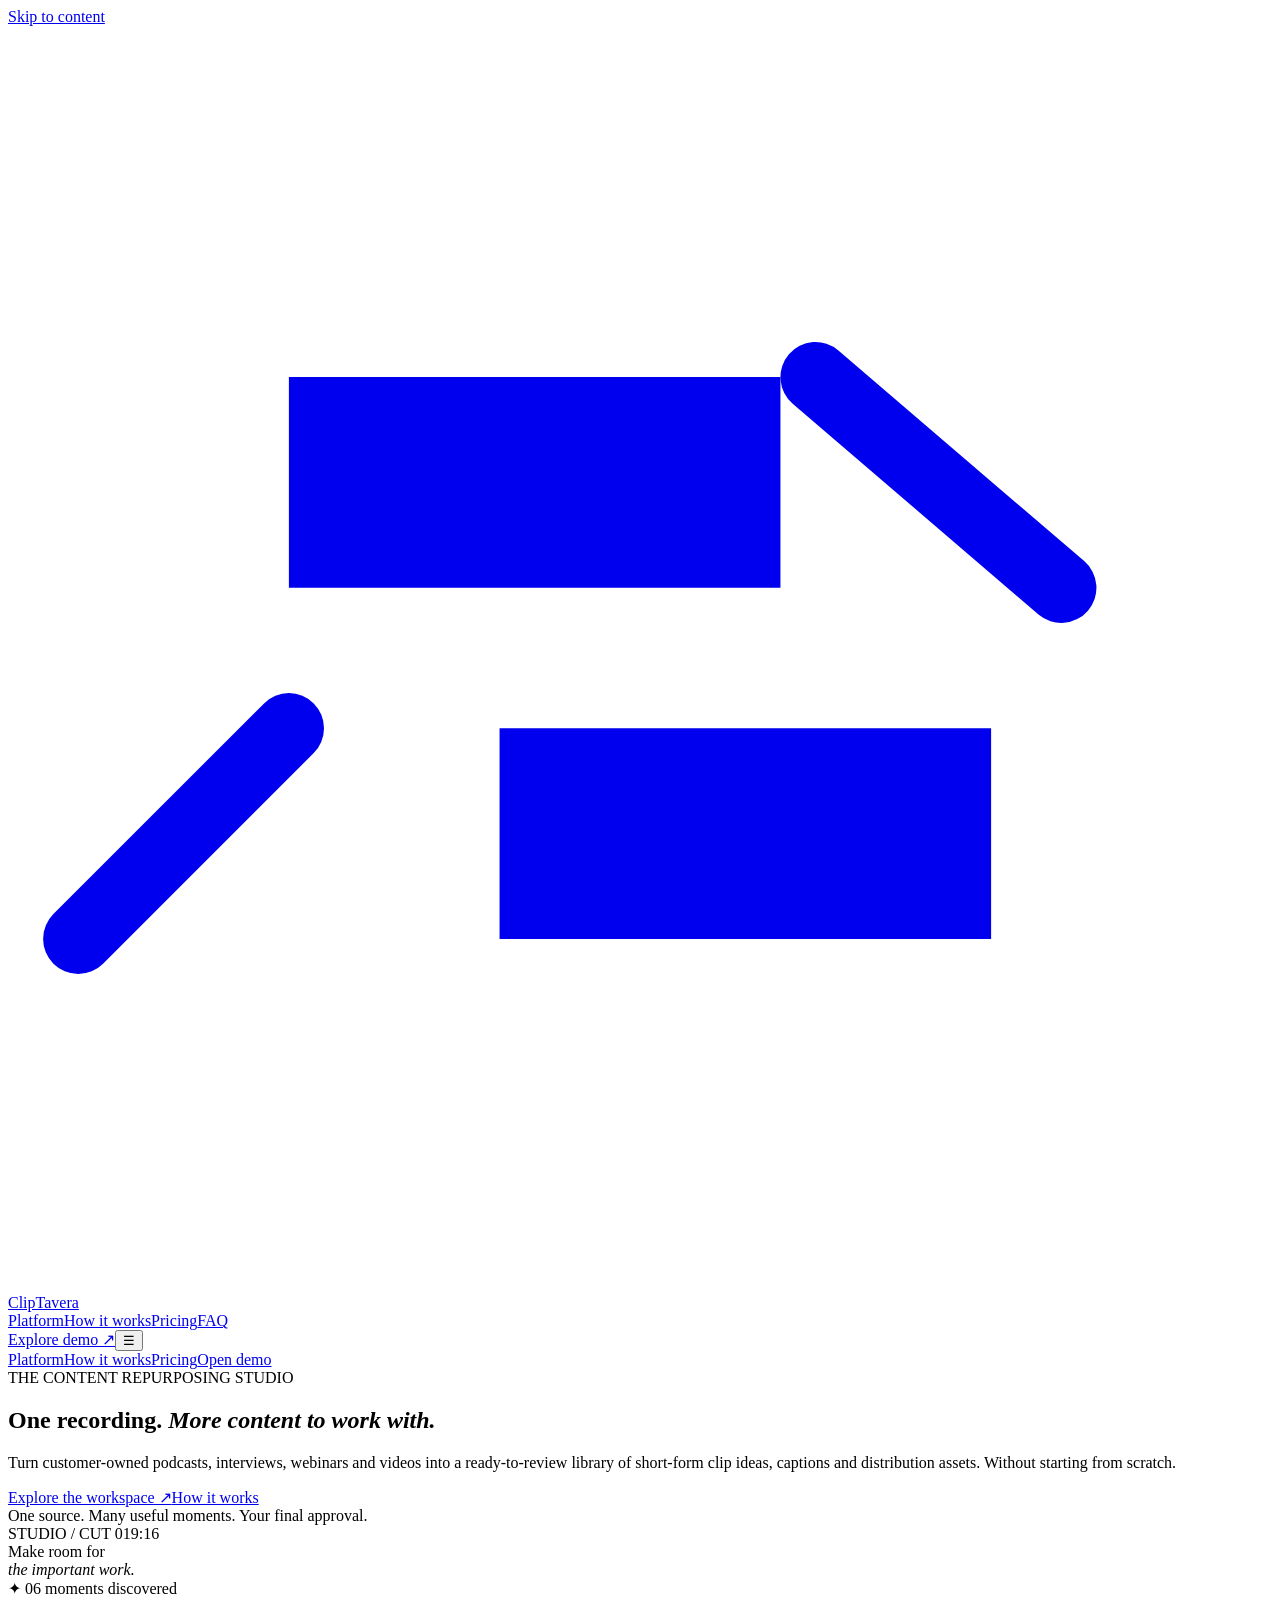
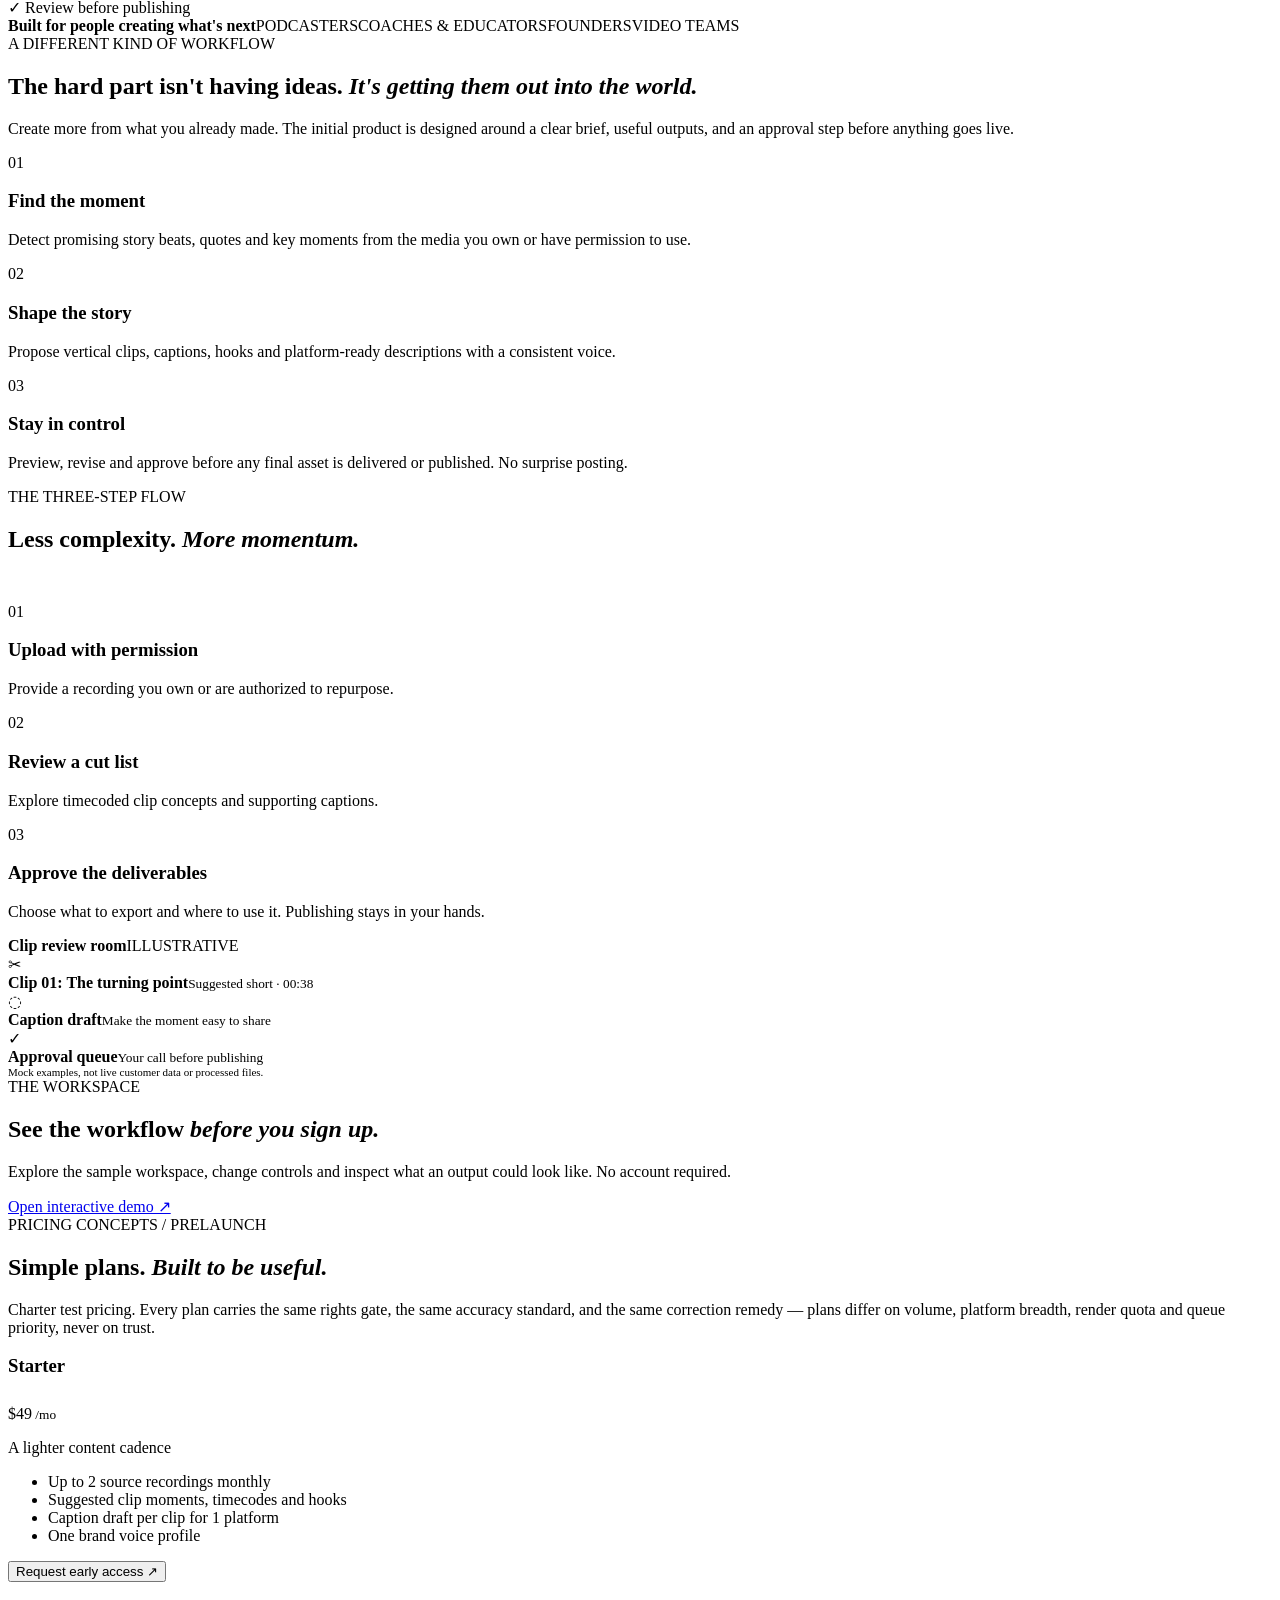
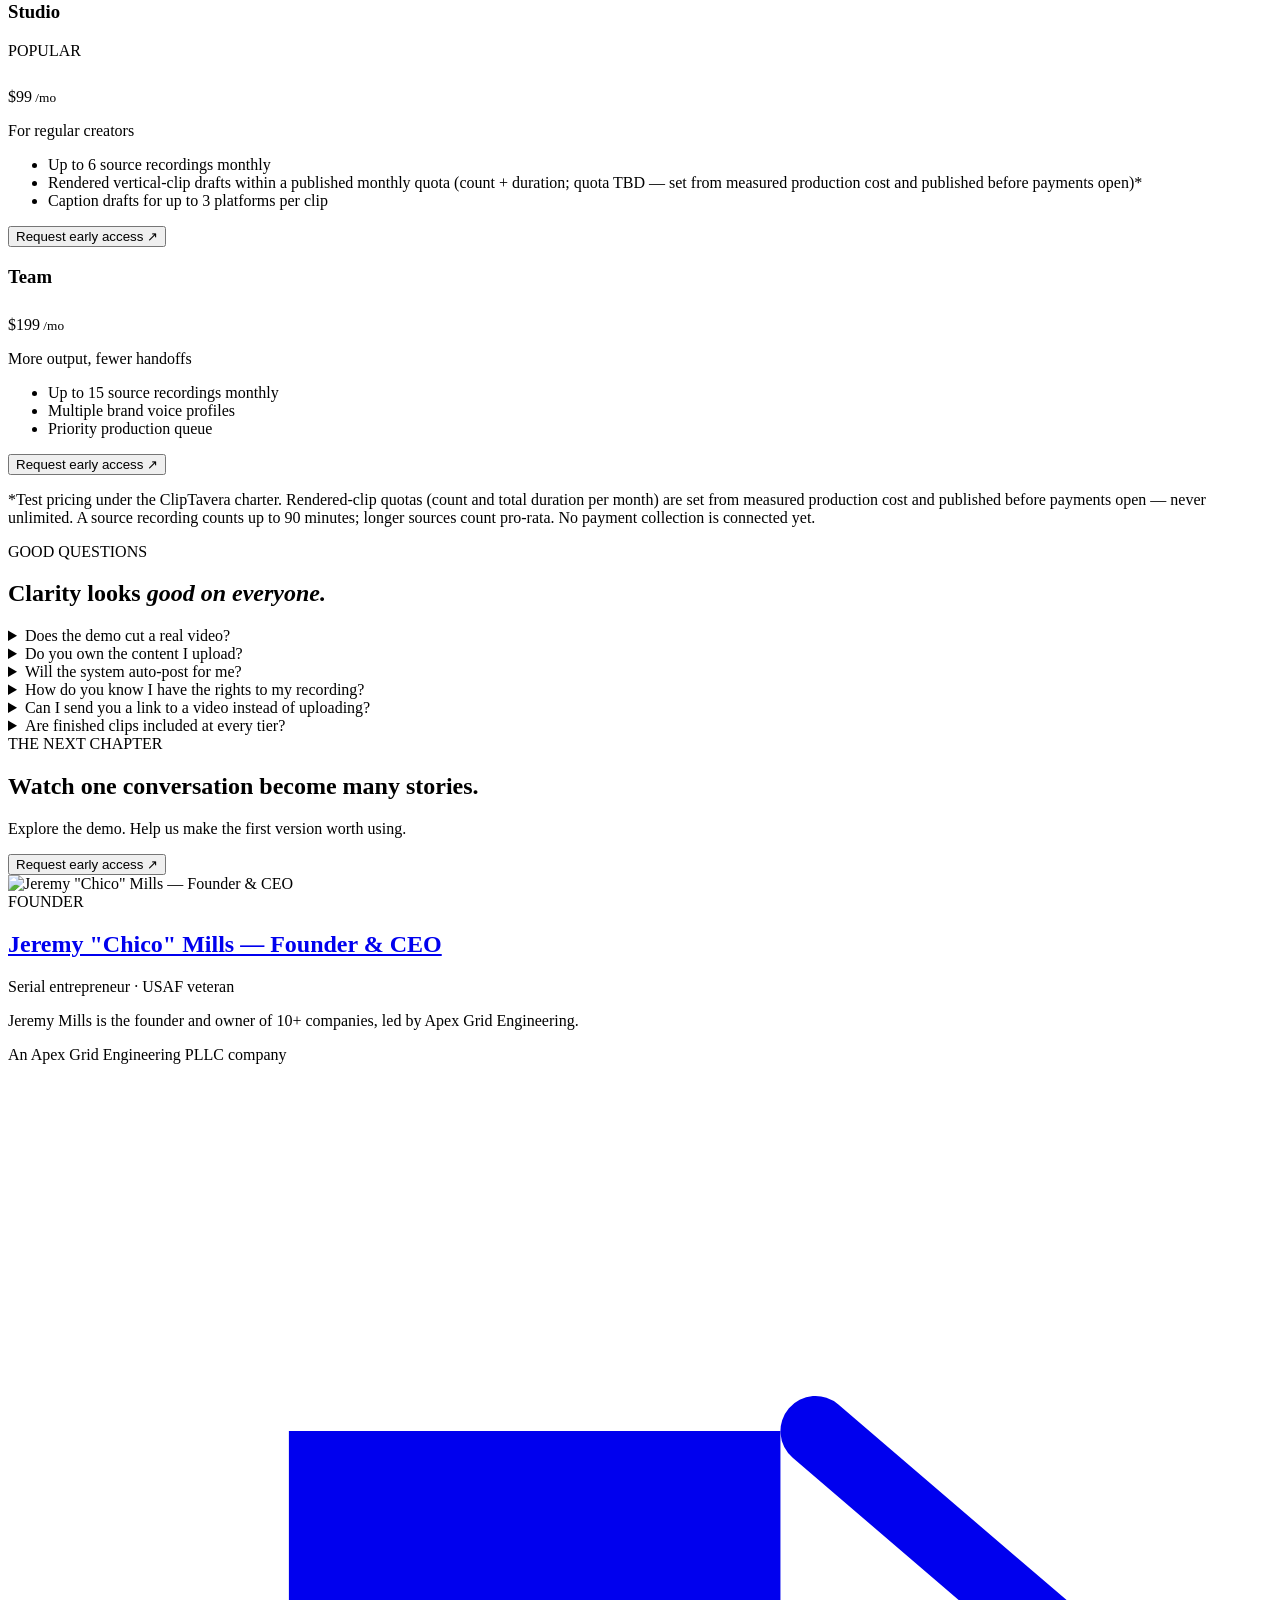
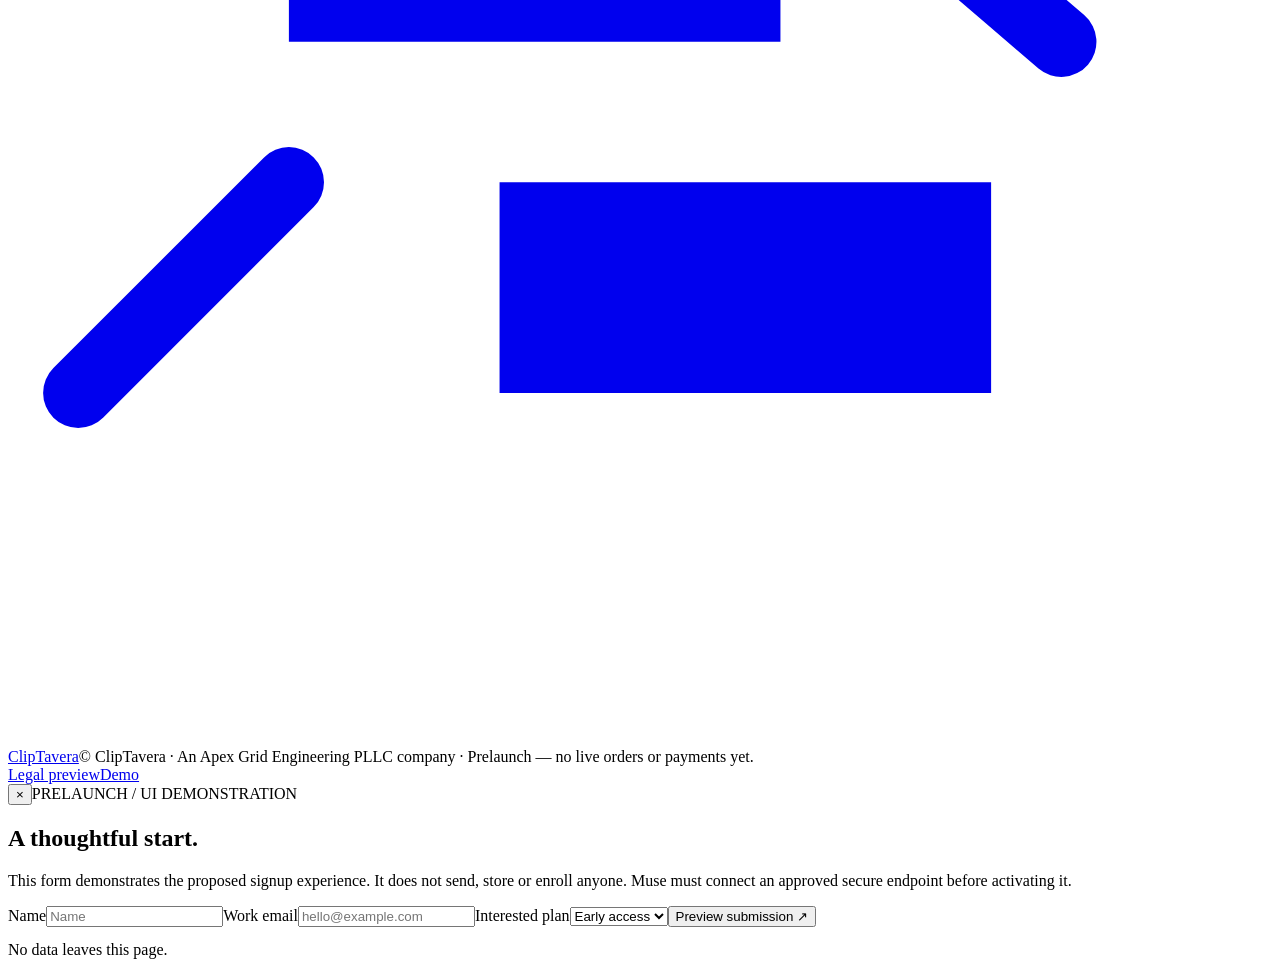
==== index.html @ f92d3aaa "Add files via upload" ====
<!doctype html><html lang="en"><head><meta charset="utf-8"><meta name="viewport" content="width=device-width,initial-scale=1"><meta name="robots" content="noindex,nofollow"><meta name="theme-color" content="#1d2734"><meta name="description" content="Turn your own long-form recordings into short-form content drafts. Upload an eligible recording you own, review source-traced clip moments, hooks and caption drafts, and approve the work you want to export. You stay in control — nothing is posted automatically."><meta property="og:type" content="website"><meta property="og:title" content="ClipTavera — Content repurposing"><meta property="og:description" content="Turn customer-owned podcasts, interviews, webinars and videos into a ready-to-review library of short-form clip ideas, captions and distribution assets. Without starting from scratch."><title>ClipTavera — Homepage</title><link rel="canonical" href="https://cliptavera.com/">
<link rel="icon" type="image/svg+xml" href="assets/favicon.svg">
<script type="application/ld+json">{"@context":"https://schema.org","@type":"Organization","name":"ClipTavera","url":"https://cliptavera.com/","email":"info@cliptavera.com","parentOrganization":{"@type":"Organization","name":"Apex Grid Engineering PLLC"},"founder":{"@type":"Person","name":"Jeremy \"Chico\" Mills","jobTitle":"Founder & CEO","url":"https://apexgrideng.com/about"},"description":"ClipTavera turns customer-owned long-form recordings into short-form clip drafts, hooks and captions for the customer to review and approve. Customer-owned media only; nothing is posted automatically."}</script><link rel="stylesheet" href="assets/site.css"><script defer src="assets/site.js"></script></head><body data-site="cliptavera" class="creator"><a class="skip" href="#main">Skip to content</a><div class="wrap"><nav class="nav"><a class="logo" href="index.html" aria-label="ClipTavera home"><span class="logo-symbol"><svg viewBox="0 0 36 36" fill="none" aria-hidden="true"><path d="M8 10h14v6H8zM14 20h14v6H14z" fill="currentColor"/><path d="M23 10 30 16M8 20l-6 6" stroke="currentColor" stroke-width="2" stroke-linecap="round"/></svg></span>ClipTavera</a><div class="navlinks"><a href="index.html#platform">Platform</a><a href="index.html#how">How it works</a><a href="index.html#pricing">Pricing</a><a href="index.html#faq">FAQ</a></div><div class="nav-cta"><a href="demo.html" class="btn ghost btn-sm">Explore demo ↗</a><button class="mobilebtn" id="mobile-toggle" aria-label="Toggle navigation" aria-expanded="false">☰</button></div></nav><div class="mobile-menu" id="mobile-menu"><a href="index.html#platform">Platform</a><a href="index.html#how">How it works</a><a href="index.html#pricing">Pricing</a><a href="demo.html">Open demo</a></div></div><main id="main"><div class="wrap"><section class="hero"><div class="hero-frame"><div class="hero-copy"><div class="eyebrow">THE CONTENT REPURPOSING STUDIO</div><h1>One recording. <i>More content to work with.</i></h1><p>Turn customer-owned podcasts, interviews, webinars and videos into a ready-to-review library of short-form clip ideas, captions and distribution assets. Without starting from scratch.</p><div class="hero-acts"><a class="btn fancy" href="demo.html">Explore the workspace ↗</a><a class="btn light" href="#how">How it works</a></div><div class="hero-note"><span></span>One source. Many useful moments. Your final approval.</div></div><div class="hero-scene"><div class="clip-device" aria-label="Illustrative clip editing preview"><div class="clip-head"><span>STUDIO / CUT 01</span><span>9:16</span></div><div class="clip-visual"><div class="clip-sub">Make room for<br><em>the important work.</em></div></div><div class="waveform" aria-hidden="true"><i style="--h:12px"></i><i style="--h:17px"></i><i style="--h:8px"></i><i style="--h:26px"></i><i style="--h:19px"></i><i style="--h:37px"></i><i style="--h:29px"></i><i style="--h:14px"></i><i style="--h:42px"></i><i style="--h:28px"></i><i style="--h:18px"></i><i style="--h:34px"></i><i style="--h:24px"></i><i style="--h:15px"></i><i style="--h:40px"></i><i style="--h:26px"></i><i style="--h:11px"></i><i style="--h:31px"></i><i style="--h:21px"></i><i style="--h:13px"></i><i style="--h:33px"></i><i style="--h:25px"></i><i style="--h:12px"></i><i style="--h:18px"></i><i style="--h:27px"></i><i style="--h:14px"></i><i style="--h:8px"></i><i style="--h:13px"></i><i style="--h:20px"></i><i style="--h:11px"></i></div></div><div class="floating float-a">✦ 06 moments discovered</div><div class="floating float-b">✓ Review before publishing</div></div></div></section><div class="proof"><strong>Built for people creating what's next</strong><span>PODCASTERS</span><span>COACHES &amp; EDUCATORS</span><span>FOUNDERS</span><span>VIDEO TEAMS</span></div></div>
<section class="section wrap" id="platform"><span class="kicker">A DIFFERENT KIND OF WORKFLOW</span><h2 class="section-title">The hard part isn't having ideas. <i>It's getting them out into the world.</i></h2><p class="section-intro">Create more from what you already made. The initial product is designed around a clear brief, useful outputs, and an approval step before anything goes live.</p><div class="feature-grid"><article class="feat"><div class="feat-no">01</div><h3>Find the moment</h3><p>Detect promising story beats, quotes and key moments from the media you own or have permission to use.</p></article><article class="feat"><div class="feat-no">02</div><h3>Shape the story</h3><p>Propose vertical clips, captions, hooks and platform-ready descriptions with a consistent voice.</p></article><article class="feat"><div class="feat-no">03</div><h3>Stay in control</h3><p>Preview, revise and approve before any final asset is delivered or published. No surprise posting.</p></article></div></section>
<section class="band" id="how"><div class="wrap bandinner"><span class="kicker">THE THREE-STEP FLOW</span><h2 class="section-title">Less complexity. <i>More momentum.</i></h2><p style="color:#ffffff9e;max-width:570px;font-size:14px">A simple repeatable process for the everyday work Muse will eventually automate.</p><div class="steps"><article class="step"><span class="number">01</span><h3>Upload with permission</h3><p>Provide a recording you own or are authorized to repurpose.</p></article><article class="step"><span class="number">02</span><h3>Review a cut list</h3><p>Explore timecoded clip concepts and supporting captions.</p></article><article class="step"><span class="number">03</span><h3>Approve the deliverables</h3><p>Choose what to export and where to use it. Publishing stays in your hands.</p></article></div></div></section>
<section class="wrap demo-call"><div class="demo-snapshot"><div class="snapbar"><b>Clip review room</b><span class="tag">ILLUSTRATIVE</span></div><div class="snaprow"><span class="snapicon">✂</span><div><strong>Clip 01: The turning point</strong><small>Suggested short · 00:38</small></div></div><div class="snaprow"><span class="snapicon">◌</span><div><strong>Caption draft</strong><small>Make the moment easy to share</small></div></div><div class="snaprow"><span class="snapicon">✓</span><div><strong>Approval queue</strong><small>Your call before publishing</small></div></div><p style="font-size:11px;color:var(--sub);margin:auto 0 0">Mock examples, not live customer data or processed files.</p></div><div><span class="kicker">THE WORKSPACE</span><h2 class="section-title">See the workflow <i>before you sign up.</i></h2><p class="section-intro">Explore the sample workspace, change controls and inspect what an output could look like. No account required.</p><a href="demo.html" class="btn primary" style="margin-top:15px">Open interactive demo ↗</a></div></section>
<section class="price-section" id="pricing"><div class="wrap"><span class="kicker">PRICING CONCEPTS / PRELAUNCH</span><h2 class="section-title">Simple plans. <i>Built to be useful.</i></h2><p class="section-intro">Charter test pricing. Every plan carries the same rights gate, the same accuracy standard, and the same correction remedy — plans differ on volume, platform breadth, render quota and queue priority, never on trust.</p><div class="price-grid"><article class="price-card "><div class="row"><h3>Starter</h3></div><div style="margin-top:28px" class="pricetag">$49<small> /mo</small></div><p>A lighter content cadence</p><ul><li>Up to 2 source recordings monthly</li><li>Suggested clip moments, timecodes and hooks</li><li>Caption draft per clip for 1 platform</li><li>One brand voice profile</li></ul><button class="btn ghost" data-interest="Starter">Request early access ↗</button></article><article class="price-card popular"><div class="row"><h3>Studio</h3><span class="tag">POPULAR</span></div><div style="margin-top:28px" class="pricetag">$99<small> /mo</small></div><p>For regular creators</p><ul><li>Up to 6 source recordings monthly</li><li>Rendered vertical-clip drafts within a published monthly quota (count + duration; quota TBD — set from measured production cost and published before payments open)*</li><li>Caption drafts for up to 3 platforms per clip</li></ul><button class="btn light" data-interest="Studio">Request early access ↗</button></article><article class="price-card "><div class="row"><h3>Team</h3></div><div style="margin-top:28px" class="pricetag">$199<small> /mo</small></div><p>More output, fewer handoffs</p><ul><li>Up to 15 source recordings monthly</li><li>Multiple brand voice profiles</li><li>Priority production queue</li></ul><button class="btn ghost" data-interest="Team">Request early access ↗</button></article></div><p class="disclosure">*Test pricing under the ClipTavera charter. Rendered-clip quotas (count and total duration per month) are set from measured production cost and published before payments open — never unlimited. A source recording counts up to 90 minutes; longer sources count pro-rata. No payment collection is connected yet.</p></div></section>
<section class="wrap faq-wrap" id="faq"><div><span class="kicker">GOOD QUESTIONS</span><h2 class="section-title">Clarity looks <i>good on everyone.</i></h2></div><div class="faq"><details><summary>Does the demo cut a real video?</summary><p>No. The demo explores an illustrative clip review workflow. Video ingestion, transcription, editing and rendering require production services.</p></details><details><summary>Do you own the content I upload?</summary><p>No ownership transfer is intended. Production terms must specify limited processing permission for customer-provided media and deletion rules.</p></details><details><summary>Will the system auto-post for me?</summary><p>Not in the initial plan. Any external publishing requires explicit connection and approval.</p></details><details><summary>How do you know I have the rights to my recording?</summary><p>You tell us, in a structured attestation for every source: what it is, when it was recorded, your rights basis, every guest or third party in it, and the music or other third-party material it contains, with the basis for each. Processing does not start until that attestation is complete. We do not certify your rights claim, and we cannot detect hidden rights problems — if a source looks wrong, we return it unprocessed rather than guess.</p></details><details><summary>Can I send you a link to a video instead of uploading?</summary><p>Not as a way around the rights gate. ClipTavera never scrapes or rips third-party content. A link is only ever used where it points to your own recording and a platform-permitted method can retrieve it — the same attestation still applies.</p></details><details><summary>Are finished clips included at every tier?</summary><p>Clip drafts, hooks and captions are the core deliverable at every tier. Rendered vertical-clip drafts are included on Studio and Team within a published monthly quota that is set from measured production cost before payments open.</p></details></div></section><div class="wrap"><section class="last-cta"><div><span class="kicker">THE NEXT CHAPTER</span><h2>Watch one conversation become many stories.</h2><p>Explore the demo. Help us make the first version worth using.</p></div><button data-interest="Early access" class="btn primary">Request early access ↗</button></section></div></main>
<section class="wrap founder-block" id="founder">
  <img class="founder-photo" src="assets/founder.webp" alt="Jeremy &quot;Chico&quot; Mills — Founder &amp; CEO" width="1000" height="1248" loading="lazy">
  <div class="founder-copy">
    <span class="kicker">FOUNDER</span>
    <h2 class="founder-name"><a href="https://apexgrideng.com/about">Jeremy &quot;Chico&quot; Mills — Founder &amp; CEO</a></h2>
    <p class="founder-descriptor">Serial entrepreneur · USAF veteran</p>
    <p>Jeremy Mills is the founder and owner of 10+ companies, led by Apex Grid Engineering.</p>
    <p class="founder-parent">An Apex Grid Engineering PLLC company</p>
  </div>
</section>
<div class="wrap"><footer class="footer"><a class="logo" href="index.html"><span class="logo-symbol"><svg viewBox="0 0 36 36" fill="none" aria-hidden="true"><path d="M8 10h14v6H8zM14 20h14v6H14z" fill="currentColor"/><path d="M23 10 30 16M8 20l-6 6" stroke="currentColor" stroke-width="2" stroke-linecap="round"/></svg></span>ClipTavera</a><span>© ClipTavera · An Apex Grid Engineering PLLC company · Prelaunch — no live orders or payments yet.</span><div class="footerlinks"><a href="legal.html">Legal preview</a><a href="demo.html">Demo</a></div></footer></div><div id="interest-modal" class="modal-cover" aria-hidden="true"><div class="modal" role="dialog" aria-modal="true" aria-labelledby="interest-title"><button id="interest-close" class="close" aria-label="Close">×</button><span class="kicker">PRELAUNCH / UI DEMONSTRATION</span><h2 id="interest-title">A thoughtful start.</h2><p>This form demonstrates the proposed signup experience. It does not send, store or enroll anyone. Muse must connect an approved secure endpoint before activating it.</p><form id="interest-form"><label for="interest-name">Name</label><input id="interest-name" type="text" placeholder="Name" maxlength="100" required><label for="interest-email">Work email</label><input id="interest-email" type="email" placeholder="hello@example.com" required><label for="plan-select">Interested plan</label><select id="plan-select"><option>Early access</option><option>Starter</option><option>Studio</option><option>Team</option></select><button class="btn primary" type="submit">Preview submission ↗</button><div id="form-result" class="alert" role="status" style="margin-top:14px">No data leaves this page.</div></form></div></div></body></html>
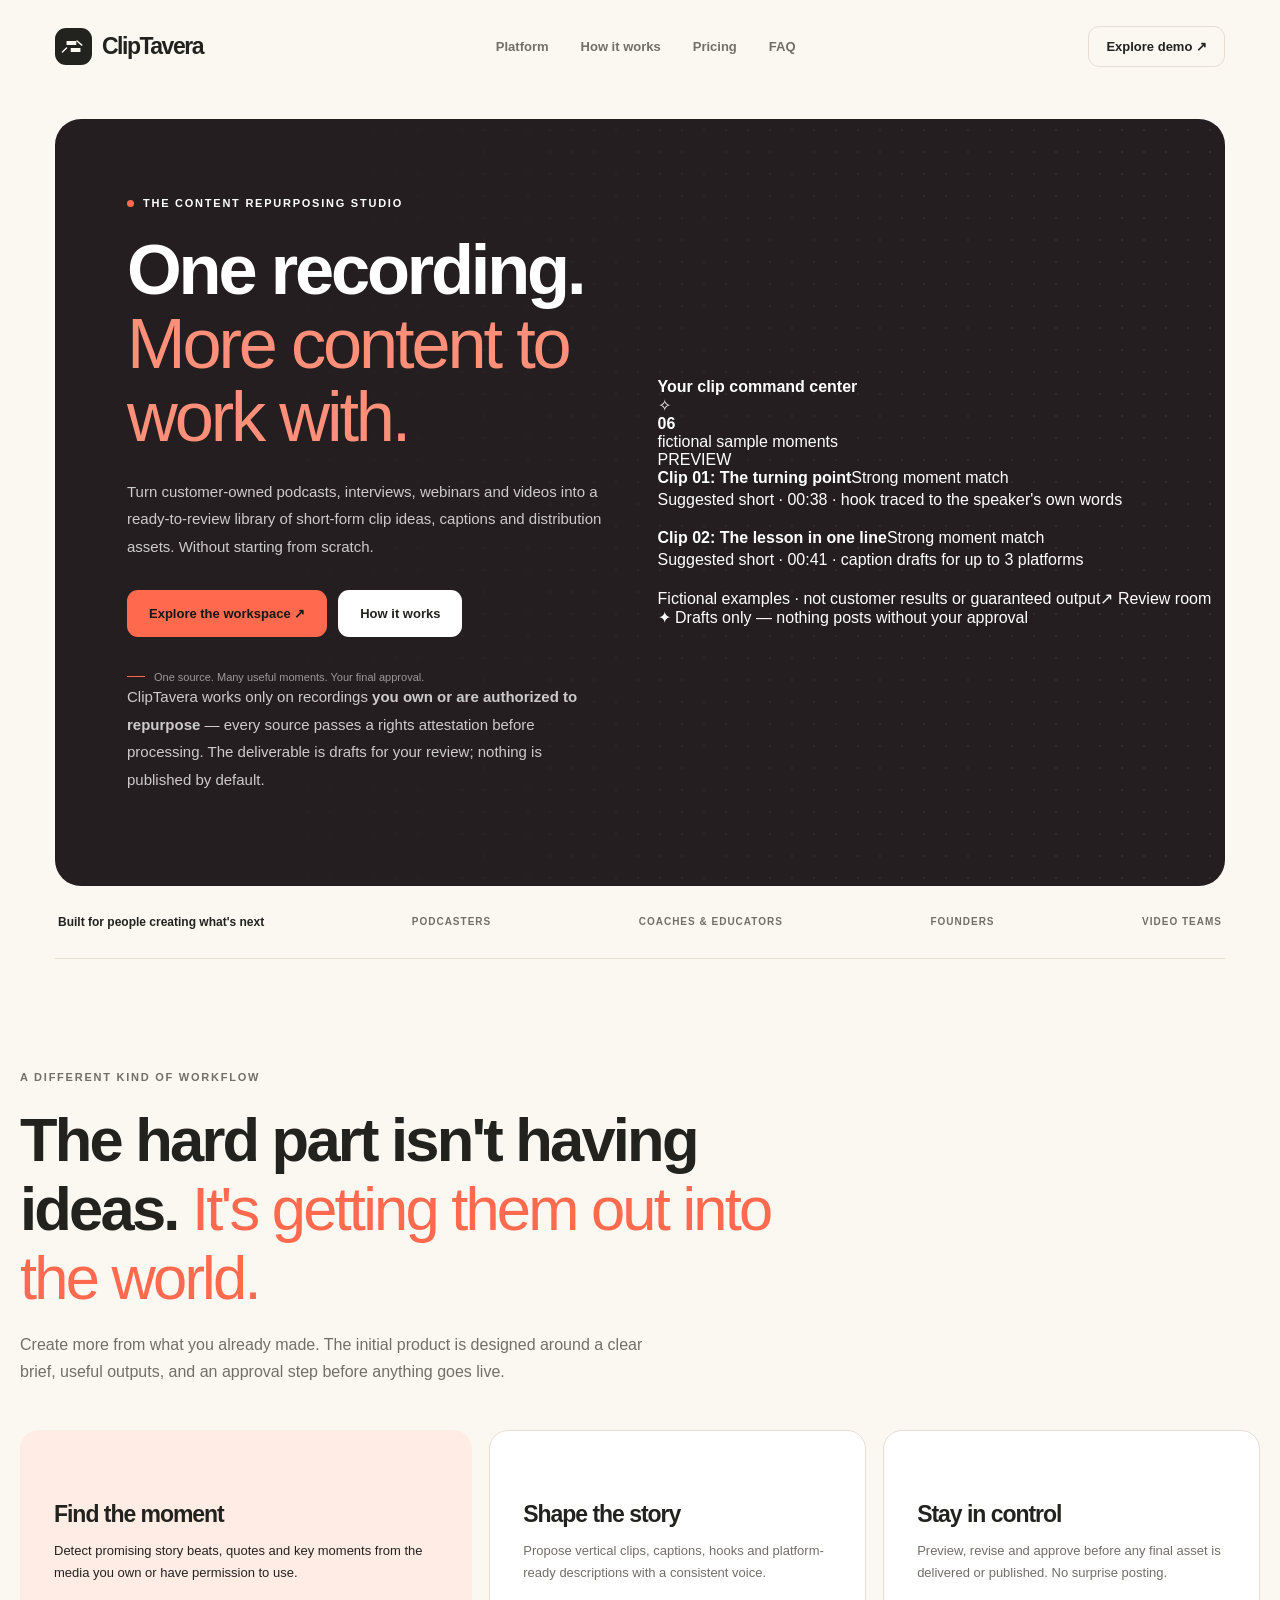
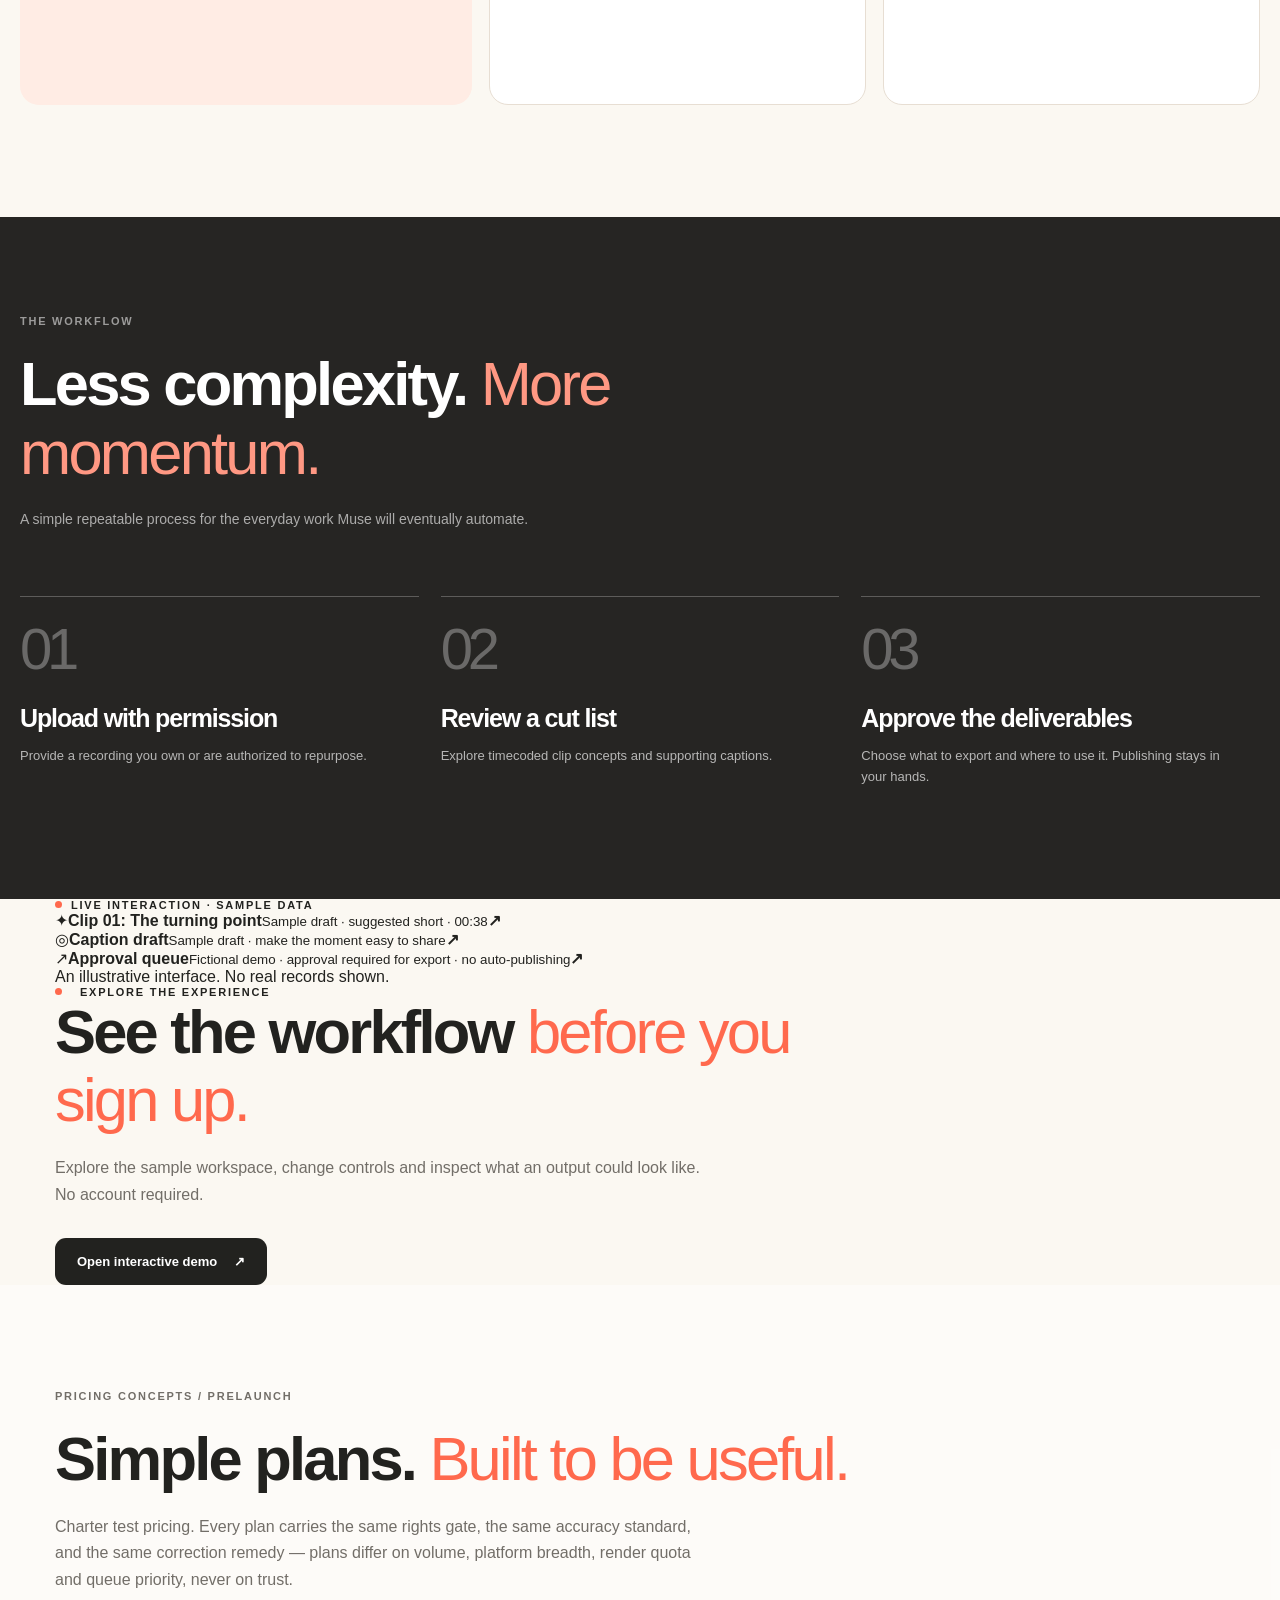
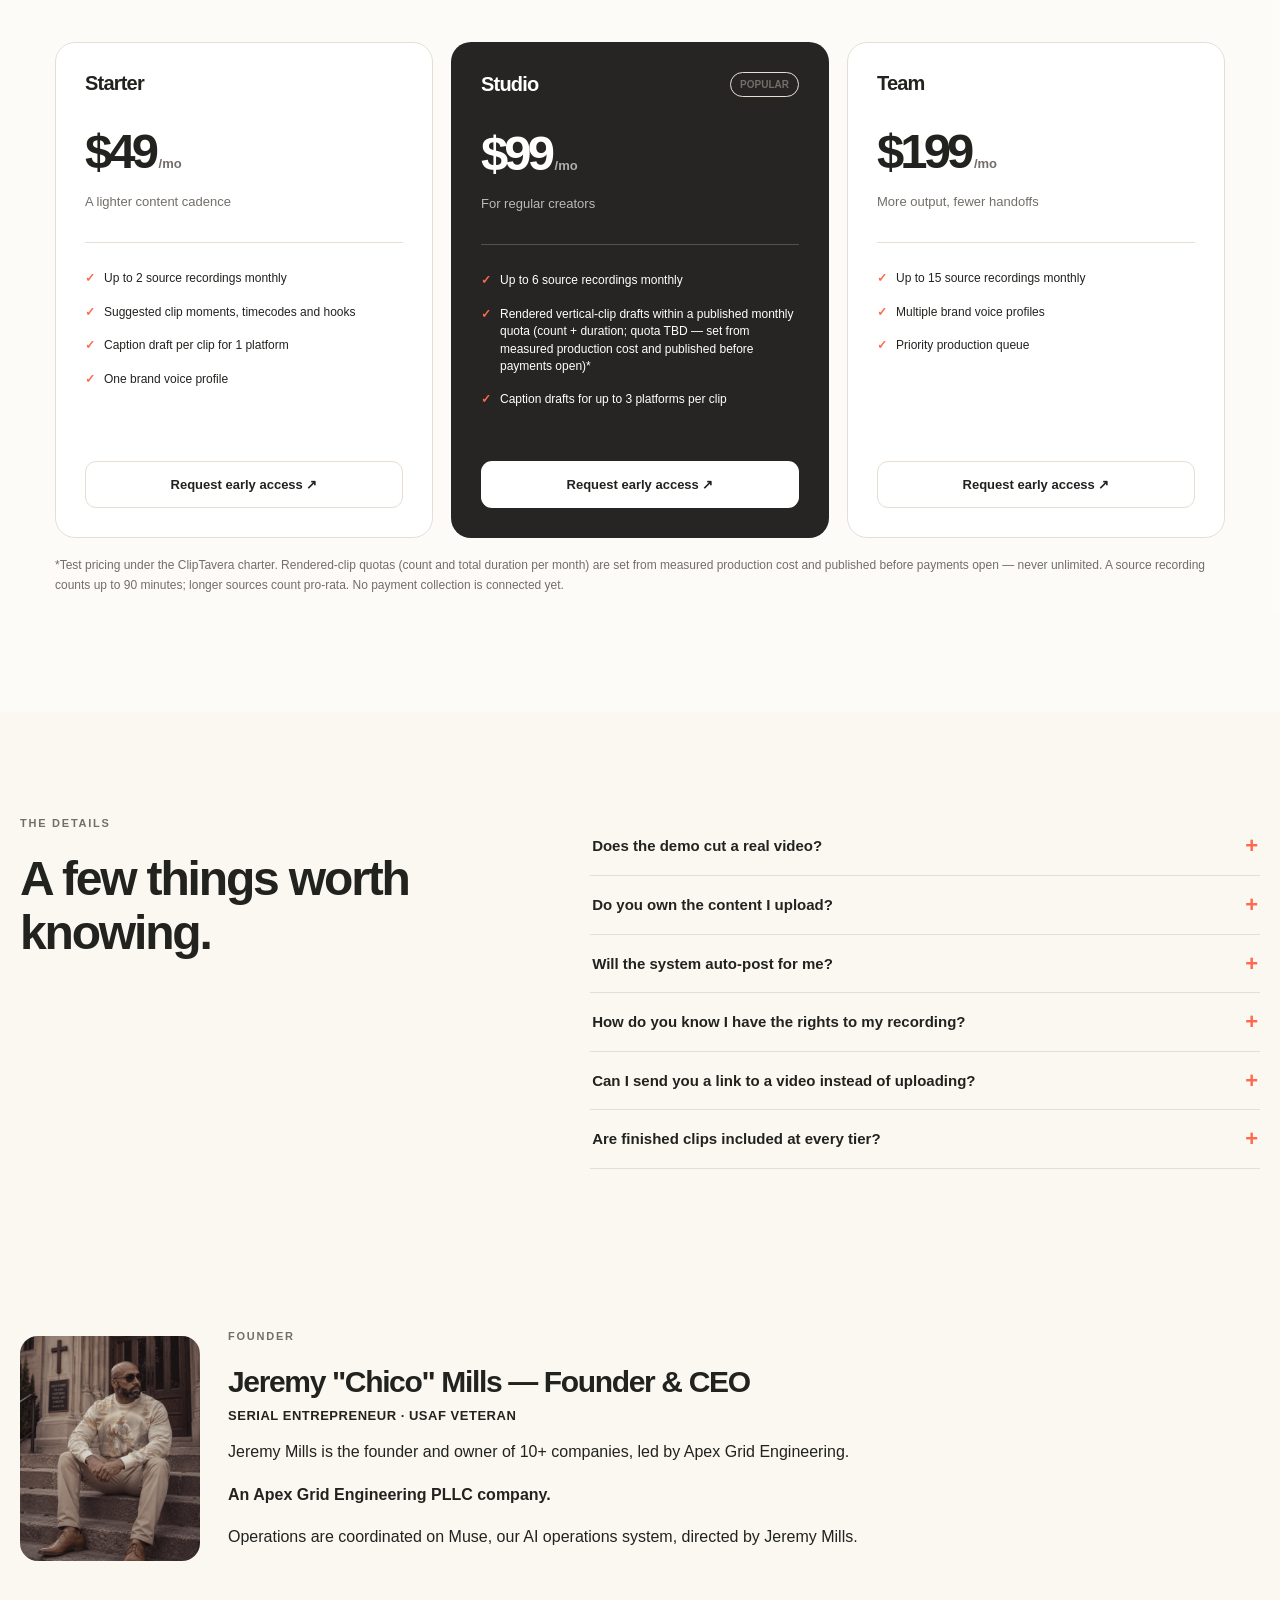
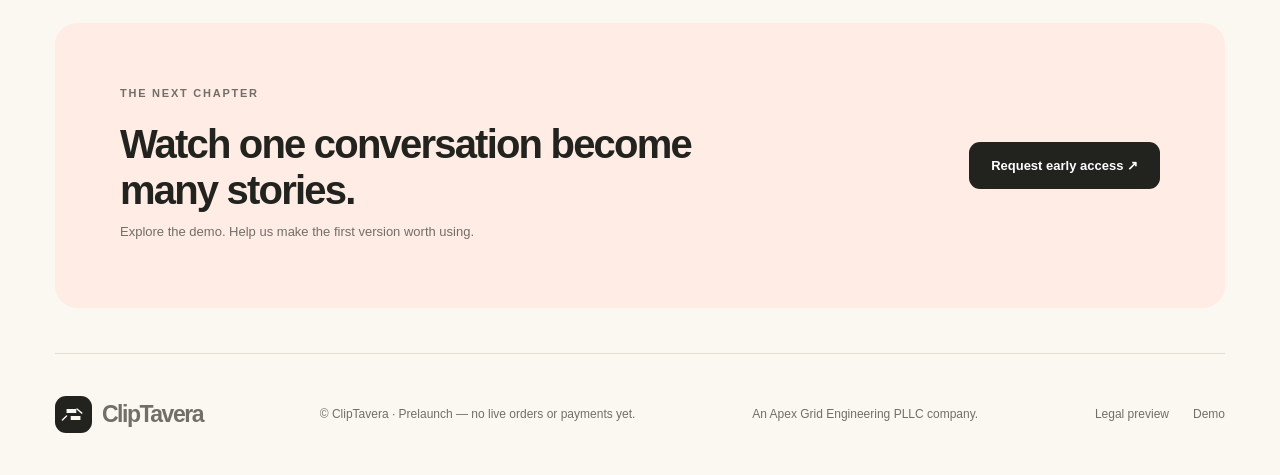
==== commit 83f8c4f7: "ClipTavera flip: Class A canonical cure + index,follow (launch)" ====
--- a/index.html
+++ b/index.html
@@ -1,19 +1,20 @@
-<!doctype html><html lang="en"><head><meta charset="utf-8"><meta name="viewport" content="width=device-width,initial-scale=1"><meta name="robots" content="noindex,nofollow"><meta name="theme-color" content="#1d2734"><meta name="description" content="Turn your own long-form recordings into short-form content drafts. Upload an eligible recording you own, review source-traced clip moments, hooks and caption drafts, and approve the work you want to export. You stay in control — nothing is posted automatically."><meta property="og:type" content="website"><meta property="og:title" content="ClipTavera — Content repurposing"><meta property="og:description" content="Turn customer-owned podcasts, interviews, webinars and videos into a ready-to-review library of short-form clip ideas, captions and distribution assets. Without starting from scratch."><title>ClipTavera — Homepage</title><link rel="canonical" href="https://cliptavera.com/">
+<!doctype html><html lang="en"><head><meta charset="utf-8"><meta name="viewport" content="width=device-width,initial-scale=1"><meta name="robots" content="index,follow"><meta name="theme-color" content="#1d2734"><meta name="description" content="Turn your own long-form recordings into short-form content drafts. Upload an eligible recording you own, review source-traced clip moments, hooks and caption drafts, and approve the work you want to export. You stay in control — nothing is posted automatically."><meta property="og:type" content="website"><meta property="og:title" content="ClipTavera — Content repurposing"><meta property="og:description" content="Turn customer-owned podcasts, interviews, webinars and videos into a ready-to-review library of short-form clip ideas, captions and distribution assets. Without starting from scratch."><title>ClipTavera — One Recording. More Content to Work With.</title><link rel="canonical" href="https://cliptavera.com/">
 <link rel="icon" type="image/svg+xml" href="assets/favicon.svg">
-<script type="application/ld+json">{"@context":"https://schema.org","@type":"Organization","name":"ClipTavera","url":"https://cliptavera.com/","email":"info@cliptavera.com","parentOrganization":{"@type":"Organization","name":"Apex Grid Engineering PLLC"},"founder":{"@type":"Person","name":"Jeremy \"Chico\" Mills","jobTitle":"Founder & CEO","url":"https://apexgrideng.com/about"},"description":"ClipTavera turns customer-owned long-form recordings into short-form clip drafts, hooks and captions for the customer to review and approve. Customer-owned media only; nothing is posted automatically."}</script><link rel="stylesheet" href="assets/site.css"><script defer src="assets/site.js"></script></head><body data-site="cliptavera" class="creator"><a class="skip" href="#main">Skip to content</a><div class="wrap"><nav class="nav"><a class="logo" href="index.html" aria-label="ClipTavera home"><span class="logo-symbol"><svg viewBox="0 0 36 36" fill="none" aria-hidden="true"><path d="M8 10h14v6H8zM14 20h14v6H14z" fill="currentColor"/><path d="M23 10 30 16M8 20l-6 6" stroke="currentColor" stroke-width="2" stroke-linecap="round"/></svg></span>ClipTavera</a><div class="navlinks"><a href="index.html#platform">Platform</a><a href="index.html#how">How it works</a><a href="index.html#pricing">Pricing</a><a href="index.html#faq">FAQ</a></div><div class="nav-cta"><a href="demo.html" class="btn ghost btn-sm">Explore demo ↗</a><button class="mobilebtn" id="mobile-toggle" aria-label="Toggle navigation" aria-expanded="false">☰</button></div></nav><div class="mobile-menu" id="mobile-menu"><a href="index.html#platform">Platform</a><a href="index.html#how">How it works</a><a href="index.html#pricing">Pricing</a><a href="demo.html">Open demo</a></div></div><main id="main"><div class="wrap"><section class="hero"><div class="hero-frame"><div class="hero-copy"><div class="eyebrow">THE CONTENT REPURPOSING STUDIO</div><h1>One recording. <i>More content to work with.</i></h1><p>Turn customer-owned podcasts, interviews, webinars and videos into a ready-to-review library of short-form clip ideas, captions and distribution assets. Without starting from scratch.</p><div class="hero-acts"><a class="btn fancy" href="demo.html">Explore the workspace ↗</a><a class="btn light" href="#how">How it works</a></div><div class="hero-note"><span></span>One source. Many useful moments. Your final approval.</div></div><div class="hero-scene"><div class="clip-device" aria-label="Illustrative clip editing preview"><div class="clip-head"><span>STUDIO / CUT 01</span><span>9:16</span></div><div class="clip-visual"><div class="clip-sub">Make room for<br><em>the important work.</em></div></div><div class="waveform" aria-hidden="true"><i style="--h:12px"></i><i style="--h:17px"></i><i style="--h:8px"></i><i style="--h:26px"></i><i style="--h:19px"></i><i style="--h:37px"></i><i style="--h:29px"></i><i style="--h:14px"></i><i style="--h:42px"></i><i style="--h:28px"></i><i style="--h:18px"></i><i style="--h:34px"></i><i style="--h:24px"></i><i style="--h:15px"></i><i style="--h:40px"></i><i style="--h:26px"></i><i style="--h:11px"></i><i style="--h:31px"></i><i style="--h:21px"></i><i style="--h:13px"></i><i style="--h:33px"></i><i style="--h:25px"></i><i style="--h:12px"></i><i style="--h:18px"></i><i style="--h:27px"></i><i style="--h:14px"></i><i style="--h:8px"></i><i style="--h:13px"></i><i style="--h:20px"></i><i style="--h:11px"></i></div></div><div class="floating float-a">✦ 06 moments discovered</div><div class="floating float-b">✓ Review before publishing</div></div></div></section><div class="proof"><strong>Built for people creating what's next</strong><span>PODCASTERS</span><span>COACHES &amp; EDUCATORS</span><span>FOUNDERS</span><span>VIDEO TEAMS</span></div></div>
-<section class="section wrap" id="platform"><span class="kicker">A DIFFERENT KIND OF WORKFLOW</span><h2 class="section-title">The hard part isn't having ideas. <i>It's getting them out into the world.</i></h2><p class="section-intro">Create more from what you already made. The initial product is designed around a clear brief, useful outputs, and an approval step before anything goes live.</p><div class="feature-grid"><article class="feat"><div class="feat-no">01</div><h3>Find the moment</h3><p>Detect promising story beats, quotes and key moments from the media you own or have permission to use.</p></article><article class="feat"><div class="feat-no">02</div><h3>Shape the story</h3><p>Propose vertical clips, captions, hooks and platform-ready descriptions with a consistent voice.</p></article><article class="feat"><div class="feat-no">03</div><h3>Stay in control</h3><p>Preview, revise and approve before any final asset is delivered or published. No surprise posting.</p></article></div></section>
-<section class="band" id="how"><div class="wrap bandinner"><span class="kicker">THE THREE-STEP FLOW</span><h2 class="section-title">Less complexity. <i>More momentum.</i></h2><p style="color:#ffffff9e;max-width:570px;font-size:14px">A simple repeatable process for the everyday work Muse will eventually automate.</p><div class="steps"><article class="step"><span class="number">01</span><h3>Upload with permission</h3><p>Provide a recording you own or are authorized to repurpose.</p></article><article class="step"><span class="number">02</span><h3>Review a cut list</h3><p>Explore timecoded clip concepts and supporting captions.</p></article><article class="step"><span class="number">03</span><h3>Approve the deliverables</h3><p>Choose what to export and where to use it. Publishing stays in your hands.</p></article></div></div></section>
-<section class="wrap demo-call"><div class="demo-snapshot"><div class="snapbar"><b>Clip review room</b><span class="tag">ILLUSTRATIVE</span></div><div class="snaprow"><span class="snapicon">✂</span><div><strong>Clip 01: The turning point</strong><small>Suggested short · 00:38</small></div></div><div class="snaprow"><span class="snapicon">◌</span><div><strong>Caption draft</strong><small>Make the moment easy to share</small></div></div><div class="snaprow"><span class="snapicon">✓</span><div><strong>Approval queue</strong><small>Your call before publishing</small></div></div><p style="font-size:11px;color:var(--sub);margin:auto 0 0">Mock examples, not live customer data or processed files.</p></div><div><span class="kicker">THE WORKSPACE</span><h2 class="section-title">See the workflow <i>before you sign up.</i></h2><p class="section-intro">Explore the sample workspace, change controls and inspect what an output could look like. No account required.</p><a href="demo.html" class="btn primary" style="margin-top:15px">Open interactive demo ↗</a></div></section>
+<script type="application/ld+json">{"@context":"https://schema.org","@type":"Organization","name":"ClipTavera","url":"https://cliptavera.com/","email":"info@cliptavera.com","parentOrganization":{"@type":"Organization","name":"Apex Grid Engineering PLLC"},"founder":{"@type":"Person","name":"Jeremy \"Chico\" Mills","jobTitle":"Founder & CEO","url":"https://apexgrideng.com/about"},"description":"ClipTavera turns customer-owned long-form recordings into short-form clip drafts, hooks and captions for the customer to review and approve. Customer-owned media only; nothing is posted automatically."}</script><link rel="stylesheet" href="assets/site.css"><script defer src="assets/site.js"></script></head><body data-site="cliptavera" class="creator"><a class="skip" href="#main">Skip to content</a><div class="wrap"><nav class="nav"><a class="logo" href="index.html" aria-label="ClipTavera home"><span class="logo-symbol"><svg viewBox="0 0 36 36" fill="none" aria-hidden="true"><path d="M8 10h14v6H8zM14 20h14v6H14z" fill="currentColor"/><path d="M23 10 30 16M8 20l-6 6" stroke="currentColor" stroke-width="2" stroke-linecap="round"/></svg></span>ClipTavera</a><div class="navlinks"><a href="index.html#platform">Platform</a><a href="index.html#how">How it works</a><a href="index.html#pricing">Pricing</a><a href="index.html#faq">FAQ</a></div><div class="nav-cta"><a href="demo.html" class="btn ghost btn-sm">Explore demo ↗</a><button class="mobilebtn" id="mobile-toggle" aria-label="Toggle navigation" aria-expanded="false">☰</button></div></nav><div class="mobile-menu" id="mobile-menu"><a href="index.html#platform">Platform</a><a href="index.html#how">How it works</a><a href="index.html#pricing">Pricing</a><a href="demo.html">Open demo</a></div></div><main id="main"><div class="wrap"><section class="hero"><div class="hero-frame"><div class="hero-copy"><div class="eyebrow">THE CONTENT REPURPOSING STUDIO</div><h1>One recording. <i>More content to work with.</i></h1><p>Turn customer-owned podcasts, interviews, webinars and videos into a ready-to-review library of short-form clip ideas, captions and distribution assets. Without starting from scratch.</p><div class="hero-acts"><a class="btn fancy" href="demo.html">Explore the workspace ↗</a><a class="btn light" href="#how">How it works</a></div><div class="hero-note"><span></span>One source. Many useful moments. Your final approval.</div><p class="hero-scope">ClipTavera works only on recordings <strong>you own or are authorized to repurpose</strong> — every source passes a rights attestation before processing. The deliverable is drafts for your review; nothing is published by default.</p></div><div class="hero-art" aria-label="Illustrative platform preview"><div class="dashboard-card"><div class="dashboard-top"><strong>Your clip command center</strong><div class="mini-dots" aria-hidden="true"><i></i><i></i><i></i></div></div><div class="match-summary"><div class="summary-icon">✧</div><div><strong>06</strong><br><span>fictional sample moments</span></div><span style="margin-left:auto" class="sample-tag">PREVIEW</span></div><div class="grant-result"><div class="grant-head"><strong>Clip 01: The turning point</strong><span class="score">Strong moment match</span></div><p>Suggested short · 00:38 · hook traced to the speaker's own words</p></div><div class="grant-result"><div class="grant-head"><strong>Clip 02: The lesson in one line</strong><span class="score">Strong moment match</span></div><p>Suggested short · 00:41 · caption drafts for up to 3 platforms</p></div><div class="panel-foot"><span>Fictional examples · not customer results or guaranteed output</span><span>↗ Review room</span></div></div><div class="floating-note">✦ Drafts only — nothing posts without your approval</div></div></div></section><div class="proof"><strong>Built for people creating what's next</strong><span>PODCASTERS</span><span>COACHES &amp; EDUCATORS</span><span>FOUNDERS</span><span>VIDEO TEAMS</span></div></div>
+<section class="section wrap" id="platform"><span class="kicker">A DIFFERENT KIND OF WORKFLOW</span><h2 class="section-title">The hard part isn't having ideas. <i>It's getting them out into the world.</i></h2><p class="section-intro">Create more from what you already made. The initial product is designed around a clear brief, useful outputs, and an approval step before anything goes live.</p><div class="feature-grid"><article class="feat"><h3>Find the moment</h3><p>Detect promising story beats, quotes and key moments from the media you own or have permission to use.</p></article><article class="feat"><h3>Shape the story</h3><p>Propose vertical clips, captions, hooks and platform-ready descriptions with a consistent voice.</p></article><article class="feat"><h3>Stay in control</h3><p>Preview, revise and approve before any final asset is delivered or published. No surprise posting.</p></article></div></section>
+<section class="band" id="how"><div class="wrap bandinner"><span class="kicker">THE WORKFLOW</span><h2 class="section-title">Less complexity. <i>More momentum.</i></h2><p style="color:#ffffff9e;max-width:570px;font-size:14px">A simple repeatable process for the everyday work Muse will eventually automate.</p><div class="steps"><article class="step"><span class="number">01</span><h3>Upload with permission</h3><p>Provide a recording you own or are authorized to repurpose.</p></article><article class="step"><span class="number">02</span><h3>Review a cut list</h3><p>Explore timecoded clip concepts and supporting captions.</p></article><article class="step"><span class="number">03</span><h3>Approve the deliverables</h3><p>Choose what to export and where to use it. Publishing stays in your hands.</p></article></div></div></section>
+<section class="demo-strip wrap"><div class="demo-visual"><div class="eyebrow">LIVE INTERACTION · SAMPLE DATA</div><div class="row-demo"><span class="circle">✦</span><span class="txt"><strong>Clip 01: The turning point</strong><small>Sample draft · suggested short · 00:38</small></span><strong>↗</strong></div><div class="row-demo"><span class="circle">◎</span><span class="txt"><strong>Caption draft</strong><small>Sample draft · make the moment easy to share</small></span><strong>↗</strong></div><div class="row-demo"><span class="circle">↗</span><span class="txt"><strong>Approval queue</strong><small>Fictional demo · approval required for export · no auto-publishing</small></span><strong>↗</strong></div><div class="demo-note">An illustrative interface. No real records shown.</div></div><div class="section-head"><span class="eyebrow"><span class="dot"></span>EXPLORE THE EXPERIENCE</span><h2 class="section-title">See the workflow <i>before you sign up.</i></h2><p class="section-intro">Explore the sample workspace, change controls and inspect what an output could look like. No account required.</p><a class="btn primary" style="margin-top:14px" href="demo.html">Open interactive demo <span aria-hidden="true">↗</span></a></div></section>
 <section class="price-section" id="pricing"><div class="wrap"><span class="kicker">PRICING CONCEPTS / PRELAUNCH</span><h2 class="section-title">Simple plans. <i>Built to be useful.</i></h2><p class="section-intro">Charter test pricing. Every plan carries the same rights gate, the same accuracy standard, and the same correction remedy — plans differ on volume, platform breadth, render quota and queue priority, never on trust.</p><div class="price-grid"><article class="price-card "><div class="row"><h3>Starter</h3></div><div style="margin-top:28px" class="pricetag">$49<small> /mo</small></div><p>A lighter content cadence</p><ul><li>Up to 2 source recordings monthly</li><li>Suggested clip moments, timecodes and hooks</li><li>Caption draft per clip for 1 platform</li><li>One brand voice profile</li></ul><button class="btn ghost" data-interest="Starter">Request early access ↗</button></article><article class="price-card popular"><div class="row"><h3>Studio</h3><span class="tag">POPULAR</span></div><div style="margin-top:28px" class="pricetag">$99<small> /mo</small></div><p>For regular creators</p><ul><li>Up to 6 source recordings monthly</li><li>Rendered vertical-clip drafts within a published monthly quota (count + duration; quota TBD — set from measured production cost and published before payments open)*</li><li>Caption drafts for up to 3 platforms per clip</li></ul><button class="btn light" data-interest="Studio">Request early access ↗</button></article><article class="price-card "><div class="row"><h3>Team</h3></div><div style="margin-top:28px" class="pricetag">$199<small> /mo</small></div><p>More output, fewer handoffs</p><ul><li>Up to 15 source recordings monthly</li><li>Multiple brand voice profiles</li><li>Priority production queue</li></ul><button class="btn ghost" data-interest="Team">Request early access ↗</button></article></div><p class="disclosure">*Test pricing under the ClipTavera charter. Rendered-clip quotas (count and total duration per month) are set from measured production cost and published before payments open — never unlimited. A source recording counts up to 90 minutes; longer sources count pro-rata. No payment collection is connected yet.</p></div></section>
-<section class="wrap faq-wrap" id="faq"><div><span class="kicker">GOOD QUESTIONS</span><h2 class="section-title">Clarity looks <i>good on everyone.</i></h2></div><div class="faq"><details><summary>Does the demo cut a real video?</summary><p>No. The demo explores an illustrative clip review workflow. Video ingestion, transcription, editing and rendering require production services.</p></details><details><summary>Do you own the content I upload?</summary><p>No ownership transfer is intended. Production terms must specify limited processing permission for customer-provided media and deletion rules.</p></details><details><summary>Will the system auto-post for me?</summary><p>Not in the initial plan. Any external publishing requires explicit connection and approval.</p></details><details><summary>How do you know I have the rights to my recording?</summary><p>You tell us, in a structured attestation for every source: what it is, when it was recorded, your rights basis, every guest or third party in it, and the music or other third-party material it contains, with the basis for each. Processing does not start until that attestation is complete. We do not certify your rights claim, and we cannot detect hidden rights problems — if a source looks wrong, we return it unprocessed rather than guess.</p></details><details><summary>Can I send you a link to a video instead of uploading?</summary><p>Not as a way around the rights gate. ClipTavera never scrapes or rips third-party content. A link is only ever used where it points to your own recording and a platform-permitted method can retrieve it — the same attestation still applies.</p></details><details><summary>Are finished clips included at every tier?</summary><p>Clip drafts, hooks and captions are the core deliverable at every tier. Rendered vertical-clip drafts are included on Studio and Team within a published monthly quota that is set from measured production cost before payments open.</p></details></div></section><div class="wrap"><section class="last-cta"><div><span class="kicker">THE NEXT CHAPTER</span><h2>Watch one conversation become many stories.</h2><p>Explore the demo. Help us make the first version worth using.</p></div><button data-interest="Early access" class="btn primary">Request early access ↗</button></section></div></main>
-<section class="wrap founder-block" id="founder">
+<section class="wrap faq-wrap" id="faq"><div><span class="kicker">THE DETAILS</span><h2 class="section-title">A few things worth knowing.</h2></div><div class="faq"><details><summary>Does the demo cut a real video?</summary><p>No. The demo explores an illustrative clip review workflow. Video ingestion, transcription, editing and rendering require production services.</p></details><details><summary>Do you own the content I upload?</summary><p>No ownership transfer is intended. Production terms must specify limited processing permission for customer-provided media and deletion rules.</p></details><details><summary>Will the system auto-post for me?</summary><p>Not in the initial plan. Any external publishing requires explicit connection and approval.</p></details><details><summary>How do you know I have the rights to my recording?</summary><p>You tell us, in a structured attestation for every source: what it is, when it was recorded, your rights basis, every guest or third party in it, and the music or other third-party material it contains, with the basis for each. Processing does not start until that attestation is complete. We do not certify your rights claim, and we cannot detect hidden rights problems — if a source looks wrong, we return it unprocessed rather than guess.</p></details><details><summary>Can I send you a link to a video instead of uploading?</summary><p>Not as a way around the rights gate. ClipTavera never scrapes or rips third-party content. A link is only ever used where it points to your own recording and a platform-permitted method can retrieve it — the same attestation still applies.</p></details><details><summary>Are finished clips included at every tier?</summary><p>Clip drafts, hooks and captions are the core deliverable at every tier. Rendered vertical-clip drafts are included on Studio and Team within a published monthly quota that is set from measured production cost before payments open.</p></details></div></section><section class="wrap founder-block" id="founder">
   <img class="founder-photo" src="assets/founder.webp" alt="Jeremy &quot;Chico&quot; Mills — Founder &amp; CEO" width="1000" height="1248" loading="lazy">
   <div class="founder-copy">
     <span class="kicker">FOUNDER</span>
     <h2 class="founder-name"><a href="https://apexgrideng.com/about">Jeremy &quot;Chico&quot; Mills — Founder &amp; CEO</a></h2>
     <p class="founder-descriptor">Serial entrepreneur · USAF veteran</p>
     <p>Jeremy Mills is the founder and owner of 10+ companies, led by Apex Grid Engineering.</p>
-    <p class="founder-parent">An Apex Grid Engineering PLLC company</p>
+    <p class="founder-parent">An Apex Grid Engineering PLLC company.</p>
+    <p class="ops-note">Operations are coordinated on Muse, our AI operations system, directed by Jeremy Mills.</p>
   </div>
 </section>
-<div class="wrap"><footer class="footer"><a class="logo" href="index.html"><span class="logo-symbol"><svg viewBox="0 0 36 36" fill="none" aria-hidden="true"><path d="M8 10h14v6H8zM14 20h14v6H14z" fill="currentColor"/><path d="M23 10 30 16M8 20l-6 6" stroke="currentColor" stroke-width="2" stroke-linecap="round"/></svg></span>ClipTavera</a><span>© ClipTavera · An Apex Grid Engineering PLLC company · Prelaunch — no live orders or payments yet.</span><div class="footerlinks"><a href="legal.html">Legal preview</a><a href="demo.html">Demo</a></div></footer></div><div id="interest-modal" class="modal-cover" aria-hidden="true"><div class="modal" role="dialog" aria-modal="true" aria-labelledby="interest-title"><button id="interest-close" class="close" aria-label="Close">×</button><span class="kicker">PRELAUNCH / UI DEMONSTRATION</span><h2 id="interest-title">A thoughtful start.</h2><p>This form demonstrates the proposed signup experience. It does not send, store or enroll anyone. Muse must connect an approved secure endpoint before activating it.</p><form id="interest-form"><label for="interest-name">Name</label><input id="interest-name" type="text" placeholder="Name" maxlength="100" required><label for="interest-email">Work email</label><input id="interest-email" type="email" placeholder="hello@example.com" required><label for="plan-select">Interested plan</label><select id="plan-select"><option>Early access</option><option>Starter</option><option>Studio</option><option>Team</option></select><button class="btn primary" type="submit">Preview submission ↗</button><div id="form-result" class="alert" role="status" style="margin-top:14px">No data leaves this page.</div></form></div></div></body></html>+<div class="wrap"><section class="last-cta"><div><span class="kicker">THE NEXT CHAPTER</span><h2>Watch one conversation become many stories.</h2><p>Explore the demo. Help us make the first version worth using.</p></div><button data-interest="Early access" class="btn primary">Request early access ↗</button></section></div></main>
+<div class="wrap"><footer class="footer"><a class="logo" href="index.html"><span class="logo-symbol"><svg viewBox="0 0 36 36" fill="none" aria-hidden="true"><path d="M8 10h14v6H8zM14 20h14v6H14z" fill="currentColor"/><path d="M23 10 30 16M8 20l-6 6" stroke="currentColor" stroke-width="2" stroke-linecap="round"/></svg></span>ClipTavera</a><span>© ClipTavera · Prelaunch — no live orders or payments yet.</span><span class="footer-parent">An Apex Grid Engineering PLLC company.</span><div class="footerlinks"><a href="legal.html">Legal preview</a><a href="demo.html">Demo</a></div></footer></div><div id="interest-modal" class="modal-cover" aria-hidden="true"><div class="modal" role="dialog" aria-modal="true" aria-labelledby="interest-title"><button id="interest-close" class="close" aria-label="Close">×</button><span class="kicker">PRELAUNCH / UI DEMONSTRATION</span><h2 id="interest-title">A thoughtful start.</h2><p>This form demonstrates the proposed signup experience. It does not send, store or enroll anyone. Muse must connect an approved secure endpoint before activating it.</p><form id="interest-form"><label for="interest-name">Name</label><input id="interest-name" type="text" placeholder="Name" maxlength="100" required><label for="interest-email">Work email</label><input id="interest-email" type="email" placeholder="hello@example.com" required><label for="plan-select">Interested plan</label><select id="plan-select"><option>Early access</option><option>Starter</option><option>Studio</option><option>Team</option></select><button class="btn primary" type="submit">Preview submission ↗</button><div id="form-result" class="alert" role="status" style="margin-top:14px">No data leaves this page.</div></form></div></div></body></html>
--- a/assets/site.css
+++ b/assets/site.css
@@ -0,0 +1,23 @@
+
+:root{--paper:#f7f7f3;--ink:#1f2426;--sub:#686f71;--line:#dfe1df;--hot:#b9e64b;--deep:#1f3433;--soft:#ecf4d8;--mainfont:'Inter',Arial,sans-serif;--headfont:'Inter Display','Inter',Arial,sans-serif}
+*{box-sizing:border-box}html{scroll-behavior:smooth}body{margin:0;background:var(--paper);color:var(--ink);font-family:var(--mainfont);-webkit-font-smoothing:antialiased}body.creator{--paper:#fbf8f2;--ink:#22221f;--sub:#726e68;--line:#e7ded3;--hot:#ff694d;--deep:#262523;--soft:#ffece4}body.event{--paper:#f8f5f2;--ink:#251b32;--sub:#786a80;--line:#e8dfe9;--hot:#8d64f6;--deep:#392252;--soft:#ede1ff}body.resume{--paper:#f5f9ff;--ink:#102b43;--sub:#63788a;--line:#dde7f0;--hot:#3b82f6;--deep:#102f50;--soft:#def8ef}a{color:inherit;text-decoration:none}button,input,textarea,select{font:inherit}button{cursor:pointer}button:disabled{cursor:not-allowed;opacity:.5}:focus-visible{outline:3px solid var(--hot);outline-offset:3px}h1,h2,h3,p{margin-top:0}h1,h2,h3{font-family:var(--headfont);letter-spacing:-.045em}p{line-height:1.65}.wrap{max-width:1240px;margin:auto;padding:0 35px}.skip{position:absolute;left:-9999px}.skip:focus{left:24px;top:10px;z-index:500;background:white;padding:12px}.nav{height:92px;display:flex;align-items:center;justify-content:space-between;gap:20px}.logo{display:flex;align-items:center;gap:10px;font-weight:800;font-size:23px;letter-spacing:-.065em;font-family:var(--headfont)}.logo-symbol{width:37px;height:37px;border-radius:11px;display:grid;place-items:center;background:var(--ink);color:var(--paper)}.logo-symbol svg{width:25px;height:25px}.navlinks{display:flex;align-items:center;gap:32px;font-size:13px;font-weight:700;color:var(--sub)}.navlinks a:hover{color:var(--ink)}.nav-cta{display:flex;align-items:center;gap:12px}.btn{appearance:none;display:inline-flex;align-items:center;justify-content:center;gap:17px;padding:15px 21px;border:1px solid transparent;font-weight:800;font-size:13px;border-radius:11px;transition:transform .2s,background .2s,color .2s;white-space:nowrap}.btn:hover{transform:translateY(-2px)}.btn.primary{background:var(--ink);color:white}.btn.ghost{border-color:var(--line);background:transparent;color:var(--ink)}.btn.light{background:white;color:var(--ink)}.btn.hot{background:var(--hot);color:white}.btn.fancy{background:var(--hot);color:#171717}.btn-sm{padding:12px 17px}.mobilebtn{display:none;background:none;border:1px solid var(--line);border-radius:12px;padding:9px 12px;font-size:22px}.mobile-menu{display:none}.hero{padding:27px 0 0}.hero-frame{border-radius:26px;overflow:hidden;min-height:598px;position:relative;display:grid;grid-template-columns:1.03fr .97fr;align-items:center;background:var(--deep);color:white}.creator .hero-frame{background:#251e20}.event .hero-frame{background:radial-gradient(ellipse at 75% 25%,#925afa 0,transparent 55%),#302042}.resume .hero-frame{background:linear-gradient(120deg,#123858,#092642)}.hero-frame:before{content:'';position:absolute;inset:0;pointer-events:none;opacity:.24;background-image:radial-gradient(#ffffff44 1px,transparent 1px);background-size:22px 22px;mask-image:linear-gradient(to right,transparent 0,black 100%)}.hero-copy{padding:78px 10px 77px 72px;position:relative;z-index:2}.eyebrow{font-size:11px;font-weight:800;letter-spacing:.16em;display:flex;gap:9px;align-items:center;text-transform:uppercase}.eyebrow:before{content:'';width:7px;height:7px;border-radius:50%;background:var(--hot);flex-shrink:0}.hero h1{font-size:clamp(49px,5.5vw,77px);line-height:1.045;font-weight:700;max-width:665px;margin:24px 0}.hero h1 i,.section-title i{font-weight:400;font-style:normal;color:var(--hot)}.creator .hero h1 i{color:#ff8f79}.event .hero h1 i{color:#f4d29d}.resume .hero h1 i{color:#a7e9d7}.hero-copy>p{font-size:15px;color:#ffffffc4;max-width:480px;line-height:1.85}.hero-acts{display:flex;gap:11px;flex-wrap:wrap;margin-top:29px}.hero-note{margin-top:34px;font-size:11px;color:#ffffff8a;display:flex;gap:9px;align-items:center}.hero-note span{width:18px;height:1px;background:var(--hot)}.hero-scene{min-height:590px;display:grid;place-items:center;position:relative;z-index:1;padding:25px}.creator .hero-scene:before{content:'';width:390px;height:390px;border-radius:50%;background:#ff795f;filter:blur(60px);opacity:.32;position:absolute}.event .hero-scene:before{content:'';position:absolute;width:420px;height:420px;background:#ffcc91;opacity:.2;filter:blur(75px);border-radius:50%}.resume .hero-scene:before{content:'';position:absolute;width:380px;height:380px;background:#4acfc0;opacity:.18;filter:blur(78px);border-radius:50%}.proof{display:flex;justify-content:space-between;gap:18px;align-items:center;padding:29px 3px;border-bottom:1px solid var(--line);flex-wrap:wrap;color:var(--sub);font-size:10px;letter-spacing:.1em;font-weight:800}.proof strong{font-size:12px;letter-spacing:normal;color:var(--ink)}.section{padding:112px 0}.kicker{display:block;color:var(--sub);font-weight:800;letter-spacing:.16em;font-size:11px;margin-bottom:23px}.section-title{font-size:clamp(39px,4.8vw,65px);line-height:1.12;max-width:820px;margin-bottom:20px}.section-title i{color:var(--hot)}.section-intro{color:var(--sub);font-size:16px;max-width:660px}.feature-grid{display:grid;grid-template-columns:1.2fr 1fr 1fr;gap:17px;margin-top:45px}.feat{background:white;border-radius:19px;padding:33px;border:1px solid var(--line);min-height:275px;position:relative;overflow:hidden;display:flex;flex-direction:column;align-items:flex-start}.feat:first-child{background:var(--soft);border-color:transparent}.feat-no{border:1px solid currentColor;border-radius:30px;display:inline-flex;align-items:center;justify-content:center;width:43px;height:43px;font-size:13px;font-weight:800;margin-bottom:auto}.feat h3{font-size:23px;margin:37px 0 12px}.feat p{font-size:13px;color:var(--sub);margin:0;line-height:1.7}.feature-grid .feat:first-child p{color:var(--ink)}.band{background:var(--deep);color:white;overflow:hidden}.bandinner{padding:98px 0}.band .kicker{color:#ffffff8b}.band .section-title{max-width:710px}.band .section-title i{color:#c8f4dc}.creator .band .section-title i{color:#ff9883}.event .band .section-title i{color:#f3ce8e}.steps{display:grid;grid-template-columns:repeat(3,1fr);gap:22px;margin-top:65px}.step{padding:0 24px 0 0;border-top:1px solid #ffffff40}.step .number{font-size:58px;letter-spacing:-.09em;color:#ffffff50;display:block;margin:18px 0 22px;font-family:var(--headfont)}.step h3{font-size:25px;margin-bottom:12px}.step p{font-size:13px;color:#ffffffaa}.demo-call{display:grid;grid-template-columns:1.03fr 1fr;align-items:center;gap:65px;padding:103px 0}.demo-snapshot{min-height:360px;background:white;border:1px solid var(--line);border-radius:22px;padding:27px;box-shadow:0 30px 60px #00000008;display:flex;flex-direction:column;gap:14px}.snapbar{display:flex;justify-content:space-between;border-bottom:1px solid var(--line);padding-bottom:18px;gap:12px}.snapbar b{font-size:14px}.tag{border:1px solid var(--line);border-radius:20px;padding:6px 9px;font-size:10px;font-weight:800;color:var(--sub)}.snaprow{display:flex;gap:15px;align-items:center;background:var(--paper);padding:15px 13px;border-radius:13px}.snapicon{width:35px;height:35px;background:var(--soft);color:var(--ink);display:grid;place-items:center;border-radius:10px;font-size:17px}.snaprow strong{font-size:13px;display:block}.snaprow small{font-size:11px;color:var(--sub)}.demo-call .section-title{font-size:clamp(38px,4vw,54px)}.price-section{background:#ffffff86;padding:105px 0}.price-grid{display:grid;grid-template-columns:repeat(3,1fr);gap:18px;margin-top:49px}.price-card{border:1px solid var(--line);border-radius:20px;background:white;padding:29px;min-height:409px;display:flex;flex-direction:column;align-items:flex-start}.price-card.popular{background:var(--deep);color:white;border-color:transparent}.price-card .row{display:flex;justify-content:space-between;align-items:center;width:100%;gap:12px}.price-card h3{font-size:20px;letter-spacing:-.04em;margin:0}.price-card p{font-size:13px;color:var(--sub);margin:12px 0 20px}.popular p{color:#ffffffae}.pricetag{font-size:49px;letter-spacing:-.08em;font-weight:800;font-family:var(--headfont)}.pricetag small{font-size:13px;letter-spacing:normal;color:var(--sub)}.popular .pricetag small{color:#ffffffa0}.price-card ul{padding:19px 0;margin:10px 0 25px;border-top:1px solid var(--line);list-style:none;width:100%;flex:1}.popular ul{border-color:#ffffff33}.price-card li{font-size:12px;padding:8px 0;display:flex;gap:9px;align-items:flex-start;line-height:1.45}.price-card li:before{content:'✓';font-weight:800;color:var(--hot)}.price-card .btn{width:100%}.popular .btn{background:white;color:var(--ink)}.disclosure{color:var(--sub);font-size:12px;margin-top:18px}.faq-wrap{display:grid;grid-template-columns:.85fr 1.15fr;gap:75px;padding:105px 0}.faq-wrap .section-title{font-size:48px}.faq details{border-bottom:1px solid var(--line);padding:20px 2px}.faq summary{font-size:15px;font-weight:800;cursor:pointer;display:flex;justify-content:space-between;gap:20px;list-style:none}.faq summary:after{content:'+';font-size:22px;color:var(--hot);line-height:.8}.faq details[open] summary:after{content:'−'}.faq details p{padding:15px 30px 0 0;font-size:13px;color:var(--sub);margin:0}.last-cta{background:var(--soft);border-radius:22px;min-height:285px;padding:55px 65px;display:flex;justify-content:space-between;align-items:center;gap:35px}.last-cta h2{font-size:40px;max-width:600px;line-height:1.14;margin:8px 0}.last-cta p{font-size:13px;color:var(--sub);margin:0}.footer{display:flex;justify-content:space-between;align-items:center;gap:20px;padding:42px 0;margin-top:45px;border-top:1px solid var(--line);font-size:12px;color:var(--sub)}.footerlinks{display:flex;gap:24px}.modal-cover{display:none;position:fixed;inset:0;background:#101820ae;z-index:99;align-items:center;justify-content:center;padding:20px}.modal-cover.open{display:flex}.modal{width:min(100%,470px);background:white;border-radius:23px;padding:31px;box-shadow:0 35px 110px #0004;max-height:90vh;overflow:auto}.close{border:0;background:transparent;float:right;font-size:26px}.modal h2{font-size:32px;margin-bottom:11px}.modal p{font-size:13px;color:var(--sub)}.modal label{display:block;font-size:12px;font-weight:800;margin:16px 0 6px}.modal input,.modal select{width:100%;border:1px solid var(--line);padding:13px;border-radius:10px;background:white}.modal form button{width:100%;margin-top:21px}.alert{border-radius:12px;padding:12px 14px;background:var(--soft);font-size:12px;line-height:1.55;color:var(--ink)}
+/* HERO VISUAL: Creator */
+.clip-device{width:305px;height:420px;background:#0e0c11;border:8px solid #faf0e7;border-radius:32px;box-shadow:26px 26px 0 #ffffff13,0 25px 65px #0008;transform:rotate(8deg);position:relative;padding:18px;overflow:hidden}.clip-visual{height:290px;border-radius:20px;background:linear-gradient(150deg,#8c3b46,#e88457 52%,#2d3042);position:relative;overflow:hidden}.clip-visual:before{content:'';width:160px;height:160px;position:absolute;left:55px;top:65px;background:#251c27;border-radius:50% 50% 37% 37%;box-shadow:0 0 0 13px #ffffff14}.clip-visual:after{content:'';position:absolute;width:210px;height:140px;left:28px;top:175px;background:#443a46;border-radius:49% 49% 0 0}.clip-sub{position:absolute;z-index:1;bottom:28px;left:15px;right:15px;color:#fff;text-align:center;font-size:21px;font-weight:800;line-height:1.17;text-shadow:0 2px 8px #000}.clip-sub em{color:#ffdc84;font-style:normal}.clip-head{font-size:11px;display:flex;justify-content:space-between;color:white;opacity:.8;margin-bottom:10px}.waveform{display:flex;align-items:center;justify-content:center;height:45px;gap:3px}.waveform i{display:block;width:4px;border-radius:8px;background:#ff8b7b;height:var(--h)}.floating{position:absolute;z-index:2;background:white;color:#222;border-radius:16px;box-shadow:0 15px 35px #0004;padding:13px 16px;font-size:12px;font-weight:800}.creator .float-a{top:110px;left:0;transform:rotate(-7deg)}.creator .float-b{right:0;bottom:104px;transform:rotate(-5deg)}
+/* HERO VISUAL: Event */
+.event-ticket{width:365px;max-width:95%;height:430px;background:#fff8ef;border-radius:23px;padding:20px;color:#31213b;position:relative;box-shadow:28px 23px 0 #ffffff24,0 25px 80px #0004;transform:rotate(-5deg);display:flex;flex-direction:column}.event-poster{flex:1;border-radius:13px;background:radial-gradient(circle at 70% 20%,#ffc68f,transparent 44%),linear-gradient(130deg,#7c50ca,#cf76a6 55%,#f5b875);display:flex;flex-direction:column;align-items:center;justify-content:center;padding:23px;color:white;text-align:center;position:relative;overflow:hidden}.event-poster:before{content:'';position:absolute;width:245px;height:245px;border:2px solid #ffffff70;border-radius:50%;top:42px}.event-poster .poster-top{font-size:11px;letter-spacing:.2em;z-index:1}.event-poster strong{font-size:63px;line-height:.97;letter-spacing:-.09em;z-index:1;font-family:var(--headfont);margin:20px 0}.event-poster .poster-bottom{font-size:11px;z-index:1;letter-spacing:.14em}.ticket-foot{display:flex;align-items:center;justify-content:space-between;gap:10px;padding:18px 3px 0;font-weight:800;font-size:13px}.ticket-foot span{font-size:10px;color:#7e7080}.event .float-a{left:0;bottom:108px;transform:rotate(7deg)}.event .float-b{top:84px;right:-5px;transform:rotate(9deg)}
+/* HERO VISUAL: Resume */
+.resume-page{background:white;width:355px;max-width:100%;height:452px;border-radius:13px;box-shadow:25px 27px 0 #ffffff20,0 25px 75px #0005;transform:rotate(5deg);padding:31px;color:#17334e}.res-head{display:flex;justify-content:space-between;align-items:flex-start;padding-bottom:17px;border-bottom:2px solid #e3edf5}.res-head strong{font-size:24px;letter-spacing:-.06em}.res-head span{font-size:9px;color:#8294a5}.res-eyebrow{font-size:9px;color:#4c9bb5;font-weight:800;letter-spacing:.14em;margin:22px 0 10px}.res-line{height:7px;background:#e3edf5;margin:8px 0;border-radius:8px}.res-line.short{width:56%}.res-line.mid{width:80%}.res-tag{display:inline-block;background:#e9f7f3;color:#167b68;font-size:9px;padding:6px 8px;border-radius:6px;margin:4px 2px 2px 0}.resume .float-a{top:135px;left:-7px;transform:rotate(-7deg)}.resume .float-b{right:0;bottom:107px;transform:rotate(5deg)}
+/* Demo shell */
+.demo-page{background:var(--paper);min-height:100vh}.demo-head{padding:55px 0 35px}.demo-head .mini{font-size:11px;letter-spacing:.15em;color:var(--sub);font-weight:800}.demo-head h1{font-size:clamp(40px,5.5vw,64px);margin:12px 0}.demo-head p{max-width:700px;color:var(--sub);font-size:14px}.demo-layout{display:grid;grid-template-columns:255px 1fr;gap:22px;padding-bottom:80px}.sidebar,.workspace{border:1px solid var(--line);border-radius:18px;background:white;padding:23px}.sidebar h3{font-size:15px;margin:0 0 18px}.sidebar label{display:block;font-size:12px;font-weight:800;color:var(--sub);margin:17px 0 8px}.control{width:100%;background:var(--paper);border:1px solid var(--line);border-radius:10px;padding:12px;font-size:13px;color:var(--ink)}.sidebar .btn{width:100%;margin-top:14px}.smallprint{font-size:11px;color:var(--sub);line-height:1.55;margin-top:20px}.workspace{min-height:540px}.workspace-top{display:flex;justify-content:space-between;align-items:center;gap:12px;border-bottom:1px solid var(--line);padding-bottom:20px;margin-bottom:19px}.workspace-top h2{font-size:22px;margin:0}.workspace-tools{display:flex;gap:8px;flex-wrap:wrap}.workspace-tools .btn{font-size:11px;padding:10px 12px}.record-grid{display:grid;grid-template-columns:repeat(2,minmax(0,1fr));gap:12px}.record{border:1px solid var(--line);border-radius:13px;padding:19px;background:var(--paper)}.record-top{display:flex;justify-content:space-between;gap:11px}.record .id{color:var(--sub);letter-spacing:.1em;font-size:10px;font-weight:800}.record h3{font-size:19px;margin:14px 0 8px}.record p{font-size:12px;color:var(--sub)}.record .meta{display:flex;justify-content:space-between;gap:10px;align-items:center;color:var(--sub);font-size:11px;margin-bottom:16px}.record .actions{display:flex;gap:8px}.record .actions button{border:1px solid var(--line);border-radius:9px;background:white;padding:10px 12px;font-size:11px;font-weight:800;flex:1}.record .actions button.saved{background:var(--soft);border-color:var(--hot)}.pill{border-radius:20px;background:var(--soft);font-size:10px;font-weight:800;padding:6px 8px;color:var(--ink);white-space:nowrap}.detail-box{position:fixed;inset:0;background:#0b1923a9;display:none;z-index:90;align-items:center;justify-content:center;padding:18px}.detail-box.open{display:flex}.detail-panel{background:white;width:min(100%,530px);padding:31px;border-radius:19px;max-height:85vh;overflow:auto}.detail-panel h2{font-size:29px}.detail-panel p{font-size:13px;color:var(--sub)}.note-box{border:1px solid var(--line);background:var(--paper);padding:16px;border-radius:13px;white-space:pre-wrap;font-size:13px;line-height:1.8}.theme-choices{display:flex;gap:7px;flex-wrap:wrap}.swatch{border:1px solid var(--line);border-radius:10px;padding:10px 12px;font-size:12px;background:white}.swatch.active{border-color:var(--hot);background:var(--soft)}.event-preview{display:grid;grid-template-columns:1fr 1fr;gap:18px}.preview-stage{min-height:360px;border-radius:18px;background:linear-gradient(140deg,#9c65e4,#f7ba82);display:flex;align-items:center;justify-content:center;padding:35px;color:white;text-align:center;transition:background .2s}.preview-stage.teal{background:linear-gradient(120deg,#1d978d,#a6d9c0)}.preview-stage.midnight{background:linear-gradient(120deg,#25334f,#60769e)}.preview-stage h2{font-size:clamp(28px,3.8vw,54px);margin:12px 0;overflow-wrap:anywhere}.preview-stage span{font-size:12px;letter-spacing:.14em;font-weight:800}.preview-stage p{font-size:12px;margin-bottom:0}.campaign{background:var(--paper);border:1px solid var(--line);border-radius:17px;padding:20px}.campaign h3{font-size:23px}.campaign p{font-size:13px;color:var(--sub)}.campaign .note-box{font-size:13px}.resume-output{display:grid;grid-template-columns:1.2fr .8fr;gap:20px}.resume-draft{background:#fff;border:1px solid var(--line);border-radius:10px;padding:30px;box-shadow:0 8px 23px #00000005}.resume-draft h2{font-size:25px;margin-bottom:4px}.resume-draft h3{font-size:12px;letter-spacing:.1em;margin:20px 0 9px;border-bottom:1px solid var(--line);padding-bottom:7px}.resume-draft p,.resume-draft li{font-size:12px;line-height:1.7}.resume-draft li{margin-bottom:6px}.resume-draft ul{padding-left:18px}.match-panel{border:1px solid var(--line);border-radius:14px;background:var(--paper);padding:18px;align-self:start}.match-panel h3{font-size:20px}.match-panel p{font-size:12px;color:var(--sub)}.match-item{font-size:12px;border-bottom:1px solid var(--line);padding:11px 0;display:flex;gap:9px;align-items:flex-start}.match-item b{color:#198a74}.result-hint{font-size:12px;color:var(--sub);padding:20px}.site-notice{margin-top:24px;border-radius:12px;border:1px solid var(--line);padding:12px 15px;font-size:11px;color:var(--sub);line-height:1.55}
+@media(max-width:950px){.hero-frame{grid-template-columns:1fr;min-height:0}.hero-copy{padding:65px 48px 0}.hero-scene{min-height:480px;padding:40px}.hero h1{max-width:780px}.feature-grid{grid-template-columns:1fr 1fr}.feature-grid article:last-child{grid-column:span 2}.demo-call{gap:35px}.faq-wrap{gap:45px}.demo-layout{grid-template-columns:200px 1fr}.event-preview,.resume-output{grid-template-columns:1fr}}
+@media(max-width:700px){.wrap{padding:0 20px}.nav{height:74px}.logo{font-size:21px}.navlinks,.nav-cta>a{display:none}.mobilebtn{display:block}.mobile-menu.open{display:flex}.mobile-menu{background:white;position:absolute;z-index:5;left:20px;right:20px;padding:21px;border:1px solid var(--line);border-radius:15px;flex-direction:column;gap:18px;box-shadow:0 20px 25px #0002}.mobile-menu a{font-size:14px;font-weight:800}.hero{padding-top:10px}.hero-frame{border-radius:20px}.hero-copy{padding:47px 28px 0}.hero h1{font-size:clamp(43px,11.4vw,57px);letter-spacing:-.07em}.hero-copy>p{font-size:13px}.hero-scene{min-height:420px;padding:20px;overflow:hidden}.clip-device{transform:rotate(5deg) scale(.78);margin-top:-30px}.event-ticket{transform:rotate(-4deg) scale(.84);margin-top:-30px}.resume-page{transform:rotate(4deg) scale(.84);margin-top:-30px}.floating{font-size:10px}.creator .float-a,.event .float-a,.resume .float-a{left:9px;top:60px;bottom:auto}.creator .float-b,.event .float-b,.resume .float-b{right:5px;bottom:55px;top:auto}.proof{gap:14px;font-size:9px}.proof strong{width:100%}.section{padding:70px 0}.section-title{font-size:40px}.feature-grid,.steps,.price-grid,.demo-call,.faq-wrap{grid-template-columns:1fr}.feature-grid article:last-child{grid-column:auto}.feat{min-height:215px}.steps{gap:35px;margin-top:40px}.bandinner{padding:70px 0}.demo-call{padding:65px 0}.price-section{padding:70px 0}.faq-wrap{padding:70px 0}.last-cta{display:block;padding:32px 26px}.last-cta h2{font-size:32px}.last-cta .btn{margin-top:25px}.footer{flex-direction:column;align-items:flex-start}.demo-layout{grid-template-columns:1fr}.demo-head{padding-top:30px}.sidebar{padding:18px}.workspace{padding:16px}.record-grid{grid-template-columns:1fr}.workspace-top{align-items:flex-start;flex-direction:column}.event-preview{grid-template-columns:1fr}.resume-output{grid-template-columns:1fr}.price-card{min-height:380px}.section-intro{font-size:14px}.demo-snapshot{min-height:auto}}
+@media(prefers-reduced-motion:reduce){html{scroll-behavior:auto}*,*:before,*:after{animation:none!important;transition:none!important}}
+
+/* Founder block (charter §12) */
+.founder-block{display:flex;gap:28px;align-items:center;padding:56px 0}
+.founder-photo{width:180px;height:auto;border-radius:18px;object-fit:cover}
+.founder-name{font-size:30px;margin:6px 0}
+.founder-name a{color:inherit;text-decoration:none}
+.founder-descriptor{font-weight:600;letter-spacing:.04em;text-transform:uppercase;font-size:13px}
+.founder-parent{font-weight:600}
+@media (max-width:640px){.founder-block{flex-direction:column;align-items:flex-start}.founder-photo{width:140px}}
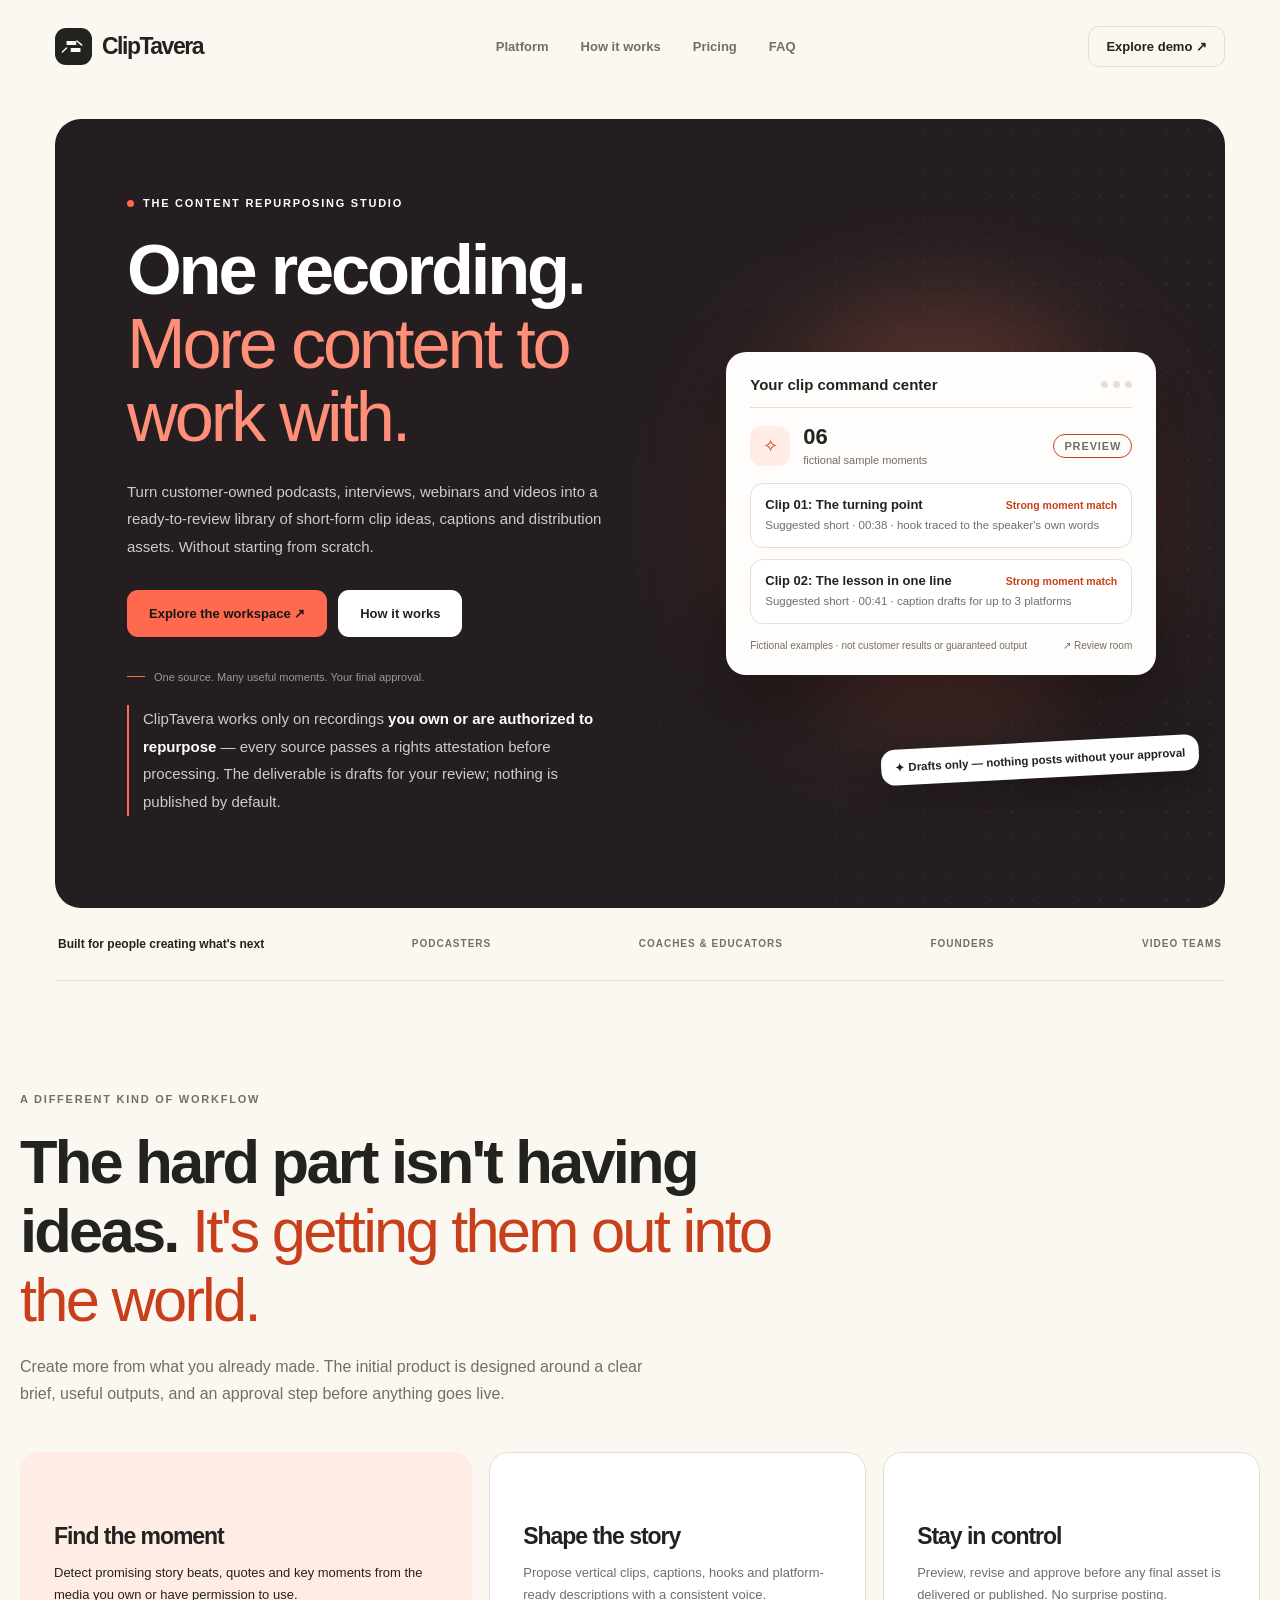
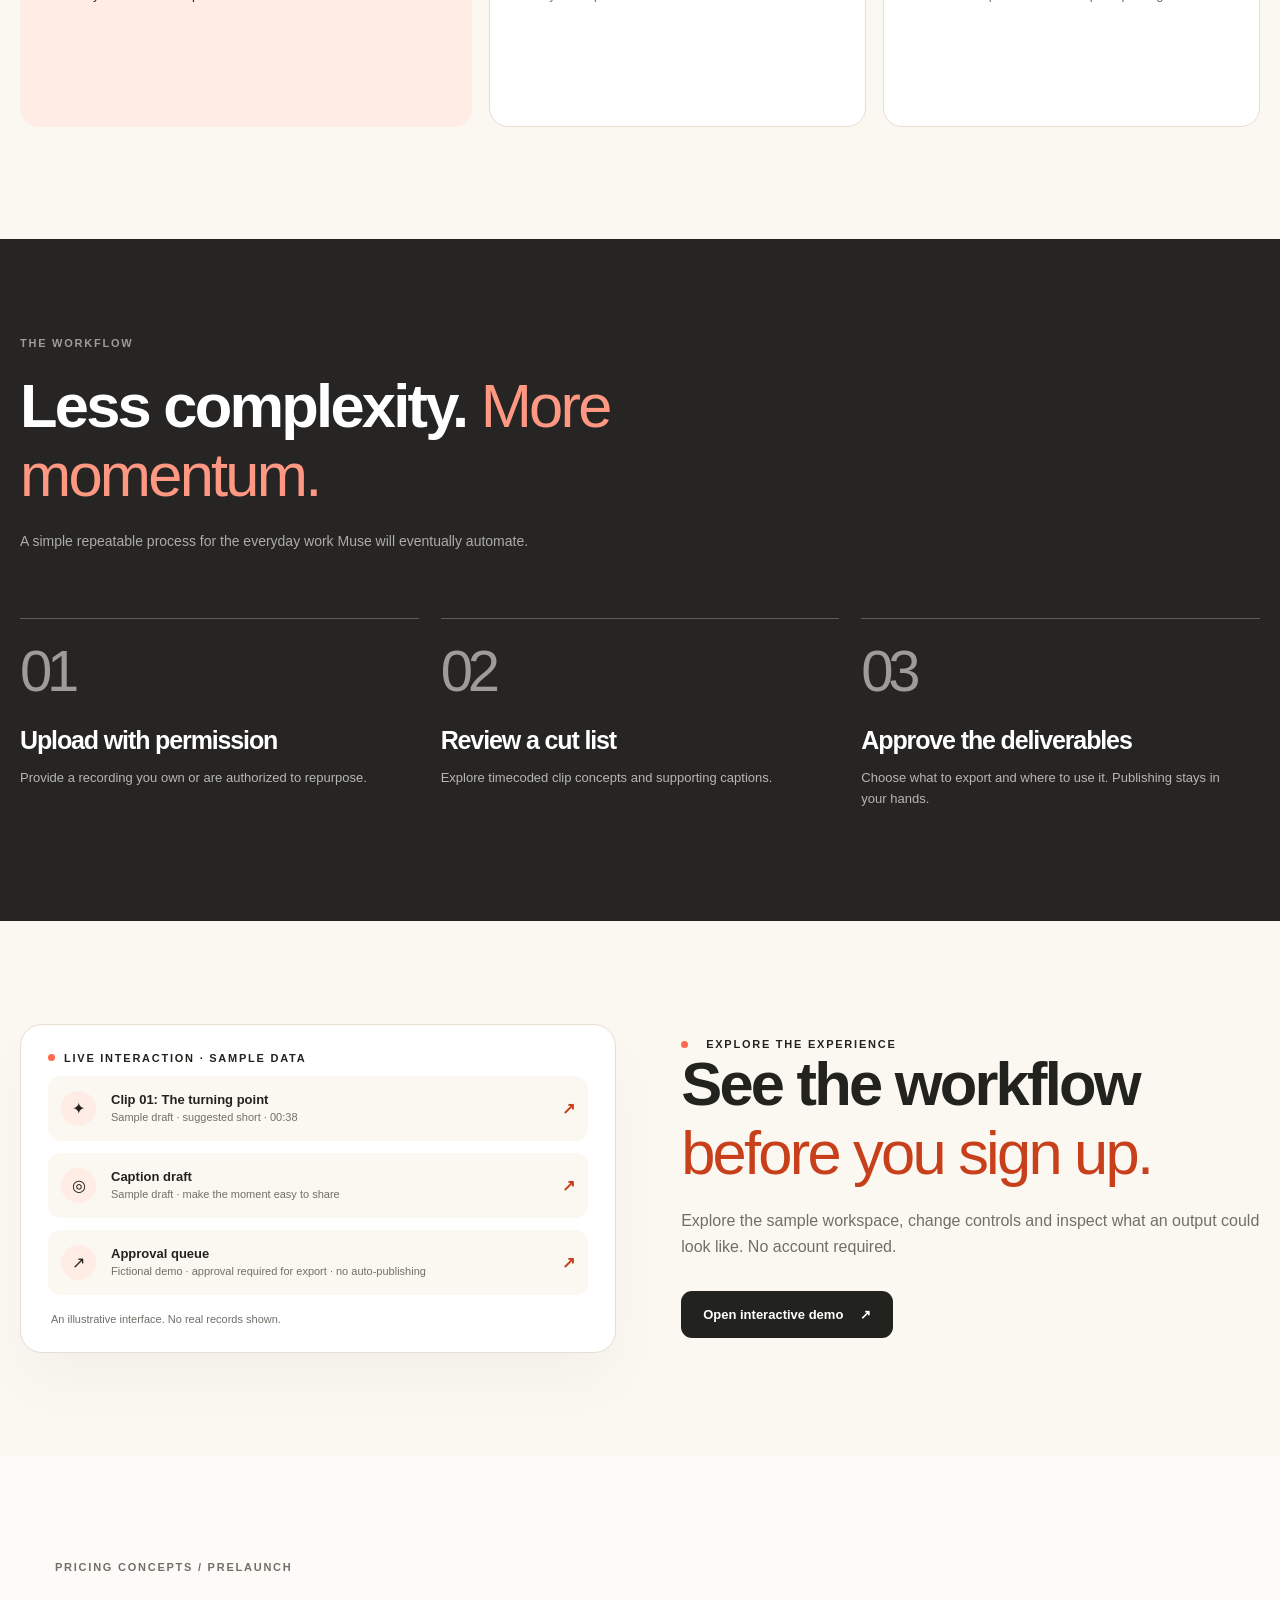
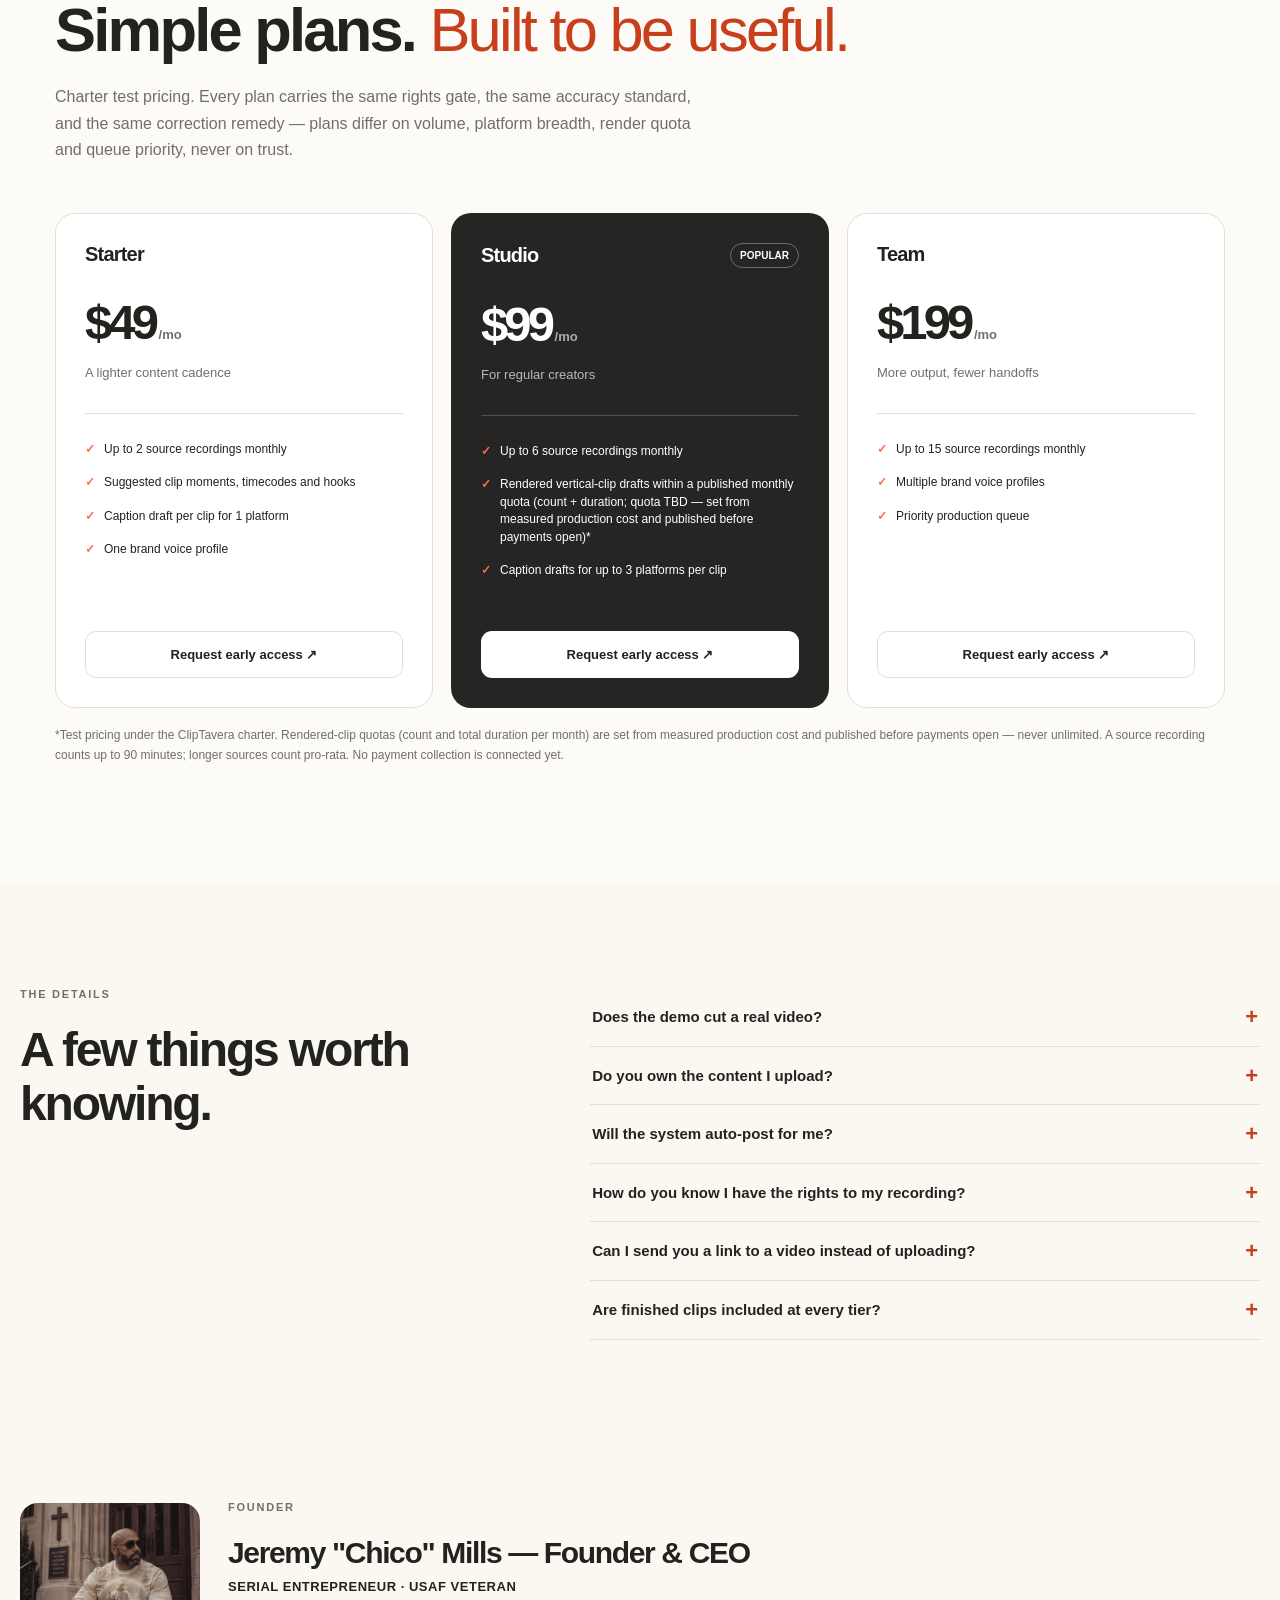
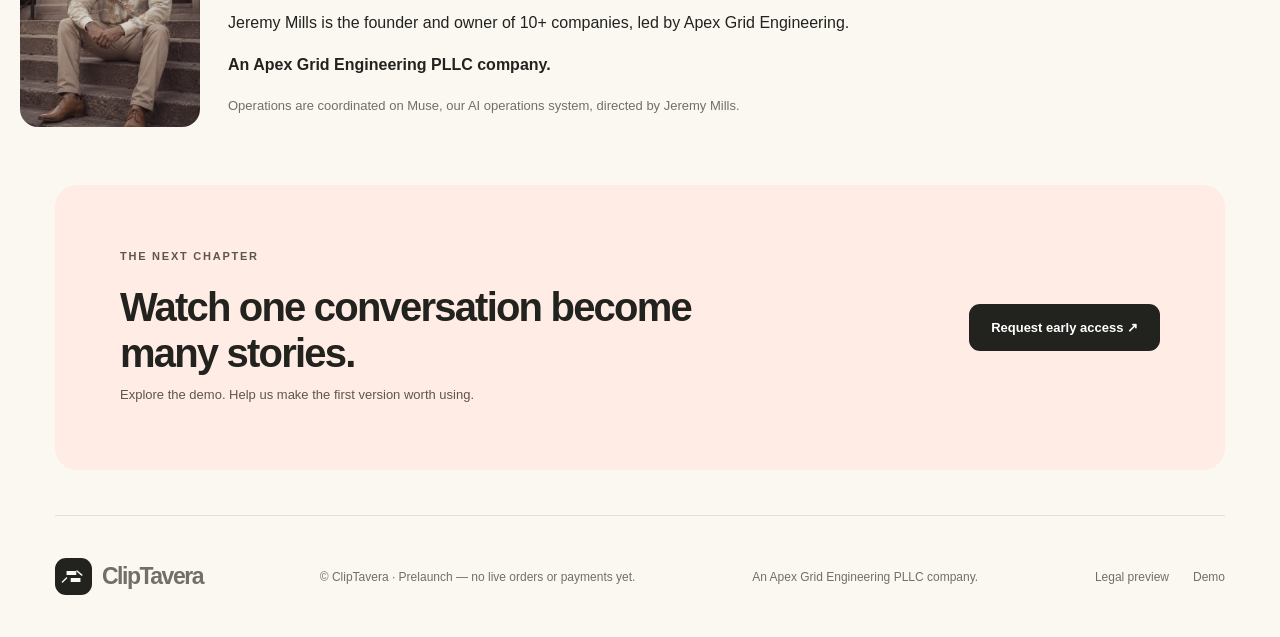
==== commit 59648046: "SEO/AEO completion: og/twitter head set + FAQPage schema (ClipTavera)" ====
--- a/index.html
+++ b/index.html
@@ -1,6 +1,11 @@
-<!doctype html><html lang="en"><head><meta charset="utf-8"><meta name="viewport" content="width=device-width,initial-scale=1"><meta name="robots" content="index,follow"><meta name="theme-color" content="#1d2734"><meta name="description" content="Turn your own long-form recordings into short-form content drafts. Upload an eligible recording you own, review source-traced clip moments, hooks and caption drafts, and approve the work you want to export. You stay in control — nothing is posted automatically."><meta property="og:type" content="website"><meta property="og:title" content="ClipTavera — Content repurposing"><meta property="og:description" content="Turn customer-owned podcasts, interviews, webinars and videos into a ready-to-review library of short-form clip ideas, captions and distribution assets. Without starting from scratch."><title>ClipTavera — One Recording. More Content to Work With.</title><link rel="canonical" href="https://cliptavera.com/">
+<!doctype html><html lang="en"><head><meta charset="utf-8"><meta name="viewport" content="width=device-width,initial-scale=1"><meta name="robots" content="noindex,nofollow"><meta name="theme-color" content="#1d2734"><meta name="description" content="Turn your own long-form recordings into short-form content drafts. Upload an eligible recording you own, review source-traced clip moments, hooks and caption drafts, and approve the work you want to export. You stay in control — nothing is posted automatically."><meta property="og:type" content="website"><meta property="og:title" content="ClipTavera — Content repurposing"><meta property="og:description" content="Turn customer-owned podcasts, interviews, webinars and videos into a ready-to-review library of short-form clip ideas, captions and distribution assets. Without starting from scratch.">
+<meta property="og:url" content="https://cliptavera.com/">
+<meta property="og:image" content="https://cliptavera.com/assets/logo-512.png">
+<meta name="twitter:card" content="summary">
+<meta name="twitter:title" content="ClipTavera — Content repurposing">
+<meta name="twitter:description" content="Turn customer-owned podcasts, interviews, webinars and videos into a ready-to-review library of short-form clip ideas, captions and distribution assets. Without starting from scratch."><title>ClipTavera — One Recording. More Content to Work With.</title><link rel="canonical" href="https://cliptavera.com/">
 <link rel="icon" type="image/svg+xml" href="assets/favicon.svg">
-<script type="application/ld+json">{"@context":"https://schema.org","@type":"Organization","name":"ClipTavera","url":"https://cliptavera.com/","email":"info@cliptavera.com","parentOrganization":{"@type":"Organization","name":"Apex Grid Engineering PLLC"},"founder":{"@type":"Person","name":"Jeremy \"Chico\" Mills","jobTitle":"Founder & CEO","url":"https://apexgrideng.com/about"},"description":"ClipTavera turns customer-owned long-form recordings into short-form clip drafts, hooks and captions for the customer to review and approve. Customer-owned media only; nothing is posted automatically."}</script><link rel="stylesheet" href="assets/site.css"><script defer src="assets/site.js"></script></head><body data-site="cliptavera" class="creator"><a class="skip" href="#main">Skip to content</a><div class="wrap"><nav class="nav"><a class="logo" href="index.html" aria-label="ClipTavera home"><span class="logo-symbol"><svg viewBox="0 0 36 36" fill="none" aria-hidden="true"><path d="M8 10h14v6H8zM14 20h14v6H14z" fill="currentColor"/><path d="M23 10 30 16M8 20l-6 6" stroke="currentColor" stroke-width="2" stroke-linecap="round"/></svg></span>ClipTavera</a><div class="navlinks"><a href="index.html#platform">Platform</a><a href="index.html#how">How it works</a><a href="index.html#pricing">Pricing</a><a href="index.html#faq">FAQ</a></div><div class="nav-cta"><a href="demo.html" class="btn ghost btn-sm">Explore demo ↗</a><button class="mobilebtn" id="mobile-toggle" aria-label="Toggle navigation" aria-expanded="false">☰</button></div></nav><div class="mobile-menu" id="mobile-menu"><a href="index.html#platform">Platform</a><a href="index.html#how">How it works</a><a href="index.html#pricing">Pricing</a><a href="demo.html">Open demo</a></div></div><main id="main"><div class="wrap"><section class="hero"><div class="hero-frame"><div class="hero-copy"><div class="eyebrow">THE CONTENT REPURPOSING STUDIO</div><h1>One recording. <i>More content to work with.</i></h1><p>Turn customer-owned podcasts, interviews, webinars and videos into a ready-to-review library of short-form clip ideas, captions and distribution assets. Without starting from scratch.</p><div class="hero-acts"><a class="btn fancy" href="demo.html">Explore the workspace ↗</a><a class="btn light" href="#how">How it works</a></div><div class="hero-note"><span></span>One source. Many useful moments. Your final approval.</div><p class="hero-scope">ClipTavera works only on recordings <strong>you own or are authorized to repurpose</strong> — every source passes a rights attestation before processing. The deliverable is drafts for your review; nothing is published by default.</p></div><div class="hero-art" aria-label="Illustrative platform preview"><div class="dashboard-card"><div class="dashboard-top"><strong>Your clip command center</strong><div class="mini-dots" aria-hidden="true"><i></i><i></i><i></i></div></div><div class="match-summary"><div class="summary-icon">✧</div><div><strong>06</strong><br><span>fictional sample moments</span></div><span style="margin-left:auto" class="sample-tag">PREVIEW</span></div><div class="grant-result"><div class="grant-head"><strong>Clip 01: The turning point</strong><span class="score">Strong moment match</span></div><p>Suggested short · 00:38 · hook traced to the speaker's own words</p></div><div class="grant-result"><div class="grant-head"><strong>Clip 02: The lesson in one line</strong><span class="score">Strong moment match</span></div><p>Suggested short · 00:41 · caption drafts for up to 3 platforms</p></div><div class="panel-foot"><span>Fictional examples · not customer results or guaranteed output</span><span>↗ Review room</span></div></div><div class="floating-note">✦ Drafts only — nothing posts without your approval</div></div></div></section><div class="proof"><strong>Built for people creating what's next</strong><span>PODCASTERS</span><span>COACHES &amp; EDUCATORS</span><span>FOUNDERS</span><span>VIDEO TEAMS</span></div></div>
+<script type="application/ld+json">{"@context":"https://schema.org","@type":"Organization","name":"ClipTavera","url":"https://cliptavera.com/","email":"info@cliptavera.com","parentOrganization":{"@type":"Organization","name":"Apex Grid Engineering PLLC"},"founder":{"@type":"Person","name":"Jeremy \"Chico\" Mills","jobTitle":"Founder & CEO","url":"https://apexgrideng.com/about"},"description":"ClipTavera turns customer-owned long-form recordings into short-form clip drafts, hooks and captions for the customer to review and approve. Customer-owned media only; nothing is posted automatically."}</script><link rel="stylesheet" href="assets/site.css"><script defer src="assets/site.js"></script><script type="application/ld+json">{"@context": "https://schema.org", "@type": "FAQPage", "mainEntity": [{"@type": "Question", "name": "Does the demo cut a real video?", "acceptedAnswer": {"@type": "Answer", "text": "No. The demo explores an illustrative clip review workflow. Video ingestion, transcription, editing and rendering require production services."}}, {"@type": "Question", "name": "Do you own the content I upload?", "acceptedAnswer": {"@type": "Answer", "text": "No ownership transfer is intended. Production terms must specify limited processing permission for customer-provided media and deletion rules."}}, {"@type": "Question", "name": "Will the system auto-post for me?", "acceptedAnswer": {"@type": "Answer", "text": "Not in the initial plan. Any external publishing requires explicit connection and approval."}}, {"@type": "Question", "name": "How do you know I have the rights to my recording?", "acceptedAnswer": {"@type": "Answer", "text": "You tell us, in a structured attestation for every source: what it is, when it was recorded, your rights basis, every guest or third party in it, and the music or other third-party material it contains, with the basis for each. Processing does not start until that attestation is complete. We do not certify your rights claim, and we cannot detect hidden rights problems — if a source looks wrong, we return it unprocessed rather than guess."}}, {"@type": "Question", "name": "Can I send you a link to a video instead of uploading?", "acceptedAnswer": {"@type": "Answer", "text": "Not as a way around the rights gate. ClipTavera never scrapes or rips third-party content. A link is only ever used where it points to your own recording and a platform-permitted method can retrieve it — the same attestation still applies."}}, {"@type": "Question", "name": "Are finished clips included at every tier?", "acceptedAnswer": {"@type": "Answer", "text": "Clip drafts, hooks and captions are the core deliverable at every tier. Rendered vertical-clip drafts are included on Studio and Team within a published monthly quota that is set from measured production cost before payments open."}}]}</script></head><body data-site="cliptavera" class="creator"><a class="skip" href="#main">Skip to content</a><div class="wrap"><nav class="nav"><a class="logo" href="index.html" aria-label="ClipTavera home"><span class="logo-symbol"><svg viewBox="0 0 36 36" fill="none" aria-hidden="true"><path d="M8 10h14v6H8zM14 20h14v6H14z" fill="currentColor"/><path d="M23 10 30 16M8 20l-6 6" stroke="currentColor" stroke-width="2" stroke-linecap="round"/></svg></span>ClipTavera</a><div class="navlinks"><a href="index.html#platform">Platform</a><a href="index.html#how">How it works</a><a href="index.html#pricing">Pricing</a><a href="index.html#faq">FAQ</a></div><div class="nav-cta"><a href="demo.html" class="btn ghost btn-sm">Explore demo ↗</a><button class="mobilebtn" id="mobile-toggle" aria-label="Toggle navigation" aria-expanded="false">☰</button></div></nav><div class="mobile-menu" id="mobile-menu"><a href="index.html#platform">Platform</a><a href="index.html#how">How it works</a><a href="index.html#pricing">Pricing</a><a href="demo.html">Open demo</a></div></div><main id="main"><div class="wrap"><section class="hero"><div class="hero-frame"><div class="hero-copy"><div class="eyebrow">THE CONTENT REPURPOSING STUDIO</div><h1>One recording. <i>More content to work with.</i></h1><p>Turn customer-owned podcasts, interviews, webinars and videos into a ready-to-review library of short-form clip ideas, captions and distribution assets. Without starting from scratch.</p><div class="hero-acts"><a class="btn fancy" href="demo.html">Explore the workspace ↗</a><a class="btn light" href="#how">How it works</a></div><div class="hero-note"><span></span>One source. Many useful moments. Your final approval.</div><p class="hero-scope">ClipTavera works only on recordings <strong>you own or are authorized to repurpose</strong> — every source passes a rights attestation before processing. The deliverable is drafts for your review; nothing is published by default.</p></div><div class="hero-art" aria-label="Illustrative platform preview"><div class="dashboard-card"><div class="dashboard-top"><strong>Your clip command center</strong><div class="mini-dots" aria-hidden="true"><i></i><i></i><i></i></div></div><div class="match-summary"><div class="summary-icon">✧</div><div><strong>06</strong><br><span>fictional sample moments</span></div><span style="margin-left:auto" class="sample-tag">PREVIEW</span></div><div class="grant-result"><div class="grant-head"><strong>Clip 01: The turning point</strong><span class="score">Strong moment match</span></div><p>Suggested short · 00:38 · hook traced to the speaker's own words</p></div><div class="grant-result"><div class="grant-head"><strong>Clip 02: The lesson in one line</strong><span class="score">Strong moment match</span></div><p>Suggested short · 00:41 · caption drafts for up to 3 platforms</p></div><div class="panel-foot"><span>Fictional examples · not customer results or guaranteed output</span><span>↗ Review room</span></div></div><div class="floating-note">✦ Drafts only — nothing posts without your approval</div></div></div></section><div class="proof"><strong>Built for people creating what's next</strong><span>PODCASTERS</span><span>COACHES &amp; EDUCATORS</span><span>FOUNDERS</span><span>VIDEO TEAMS</span></div></div>
 <section class="section wrap" id="platform"><span class="kicker">A DIFFERENT KIND OF WORKFLOW</span><h2 class="section-title">The hard part isn't having ideas. <i>It's getting them out into the world.</i></h2><p class="section-intro">Create more from what you already made. The initial product is designed around a clear brief, useful outputs, and an approval step before anything goes live.</p><div class="feature-grid"><article class="feat"><h3>Find the moment</h3><p>Detect promising story beats, quotes and key moments from the media you own or have permission to use.</p></article><article class="feat"><h3>Shape the story</h3><p>Propose vertical clips, captions, hooks and platform-ready descriptions with a consistent voice.</p></article><article class="feat"><h3>Stay in control</h3><p>Preview, revise and approve before any final asset is delivered or published. No surprise posting.</p></article></div></section>
 <section class="band" id="how"><div class="wrap bandinner"><span class="kicker">THE WORKFLOW</span><h2 class="section-title">Less complexity. <i>More momentum.</i></h2><p style="color:#ffffff9e;max-width:570px;font-size:14px">A simple repeatable process for the everyday work Muse will eventually automate.</p><div class="steps"><article class="step"><span class="number">01</span><h3>Upload with permission</h3><p>Provide a recording you own or are authorized to repurpose.</p></article><article class="step"><span class="number">02</span><h3>Review a cut list</h3><p>Explore timecoded clip concepts and supporting captions.</p></article><article class="step"><span class="number">03</span><h3>Approve the deliverables</h3><p>Choose what to export and where to use it. Publishing stays in your hands.</p></article></div></div></section>
 <section class="demo-strip wrap"><div class="demo-visual"><div class="eyebrow">LIVE INTERACTION · SAMPLE DATA</div><div class="row-demo"><span class="circle">✦</span><span class="txt"><strong>Clip 01: The turning point</strong><small>Sample draft · suggested short · 00:38</small></span><strong>↗</strong></div><div class="row-demo"><span class="circle">◎</span><span class="txt"><strong>Caption draft</strong><small>Sample draft · make the moment easy to share</small></span><strong>↗</strong></div><div class="row-demo"><span class="circle">↗</span><span class="txt"><strong>Approval queue</strong><small>Fictional demo · approval required for export · no auto-publishing</small></span><strong>↗</strong></div><div class="demo-note">An illustrative interface. No real records shown.</div></div><div class="section-head"><span class="eyebrow"><span class="dot"></span>EXPLORE THE EXPERIENCE</span><h2 class="section-title">See the workflow <i>before you sign up.</i></h2><p class="section-intro">Explore the sample workspace, change controls and inspect what an output could look like. No account required.</p><a class="btn primary" style="margin-top:14px" href="demo.html">Open interactive demo <span aria-hidden="true">↗</span></a></div></section>
--- a/assets/site.css
+++ b/assets/site.css
@@ -8,7 +8,7 @@
 /* HERO VISUAL: Resume */
 .resume-page{background:white;width:355px;max-width:100%;height:452px;border-radius:13px;box-shadow:25px 27px 0 #ffffff20,0 25px 75px #0005;transform:rotate(5deg);padding:31px;color:#17334e}.res-head{display:flex;justify-content:space-between;align-items:flex-start;padding-bottom:17px;border-bottom:2px solid #e3edf5}.res-head strong{font-size:24px;letter-spacing:-.06em}.res-head span{font-size:9px;color:#8294a5}.res-eyebrow{font-size:9px;color:#4c9bb5;font-weight:800;letter-spacing:.14em;margin:22px 0 10px}.res-line{height:7px;background:#e3edf5;margin:8px 0;border-radius:8px}.res-line.short{width:56%}.res-line.mid{width:80%}.res-tag{display:inline-block;background:#e9f7f3;color:#167b68;font-size:9px;padding:6px 8px;border-radius:6px;margin:4px 2px 2px 0}.resume .float-a{top:135px;left:-7px;transform:rotate(-7deg)}.resume .float-b{right:0;bottom:107px;transform:rotate(5deg)}
 /* Demo shell */
-.demo-page{background:var(--paper);min-height:100vh}.demo-head{padding:55px 0 35px}.demo-head .mini{font-size:11px;letter-spacing:.15em;color:var(--sub);font-weight:800}.demo-head h1{font-size:clamp(40px,5.5vw,64px);margin:12px 0}.demo-head p{max-width:700px;color:var(--sub);font-size:14px}.demo-layout{display:grid;grid-template-columns:255px 1fr;gap:22px;padding-bottom:80px}.sidebar,.workspace{border:1px solid var(--line);border-radius:18px;background:white;padding:23px}.sidebar h3{font-size:15px;margin:0 0 18px}.sidebar label{display:block;font-size:12px;font-weight:800;color:var(--sub);margin:17px 0 8px}.control{width:100%;background:var(--paper);border:1px solid var(--line);border-radius:10px;padding:12px;font-size:13px;color:var(--ink)}.sidebar .btn{width:100%;margin-top:14px}.smallprint{font-size:11px;color:var(--sub);line-height:1.55;margin-top:20px}.workspace{min-height:540px}.workspace-top{display:flex;justify-content:space-between;align-items:center;gap:12px;border-bottom:1px solid var(--line);padding-bottom:20px;margin-bottom:19px}.workspace-top h2{font-size:22px;margin:0}.workspace-tools{display:flex;gap:8px;flex-wrap:wrap}.workspace-tools .btn{font-size:11px;padding:10px 12px}.record-grid{display:grid;grid-template-columns:repeat(2,minmax(0,1fr));gap:12px}.record{border:1px solid var(--line);border-radius:13px;padding:19px;background:var(--paper)}.record-top{display:flex;justify-content:space-between;gap:11px}.record .id{color:var(--sub);letter-spacing:.1em;font-size:10px;font-weight:800}.record h3{font-size:19px;margin:14px 0 8px}.record p{font-size:12px;color:var(--sub)}.record .meta{display:flex;justify-content:space-between;gap:10px;align-items:center;color:var(--sub);font-size:11px;margin-bottom:16px}.record .actions{display:flex;gap:8px}.record .actions button{border:1px solid var(--line);border-radius:9px;background:white;padding:10px 12px;font-size:11px;font-weight:800;flex:1}.record .actions button.saved{background:var(--soft);border-color:var(--hot)}.pill{border-radius:20px;background:var(--soft);font-size:10px;font-weight:800;padding:6px 8px;color:var(--ink);white-space:nowrap}.detail-box{position:fixed;inset:0;background:#0b1923a9;display:none;z-index:90;align-items:center;justify-content:center;padding:18px}.detail-box.open{display:flex}.detail-panel{background:white;width:min(100%,530px);padding:31px;border-radius:19px;max-height:85vh;overflow:auto}.detail-panel h2{font-size:29px}.detail-panel p{font-size:13px;color:var(--sub)}.note-box{border:1px solid var(--line);background:var(--paper);padding:16px;border-radius:13px;white-space:pre-wrap;font-size:13px;line-height:1.8}.theme-choices{display:flex;gap:7px;flex-wrap:wrap}.swatch{border:1px solid var(--line);border-radius:10px;padding:10px 12px;font-size:12px;background:white}.swatch.active{border-color:var(--hot);background:var(--soft)}.event-preview{display:grid;grid-template-columns:1fr 1fr;gap:18px}.preview-stage{min-height:360px;border-radius:18px;background:linear-gradient(140deg,#9c65e4,#f7ba82);display:flex;align-items:center;justify-content:center;padding:35px;color:white;text-align:center;transition:background .2s}.preview-stage.teal{background:linear-gradient(120deg,#1d978d,#a6d9c0)}.preview-stage.midnight{background:linear-gradient(120deg,#25334f,#60769e)}.preview-stage h2{font-size:clamp(28px,3.8vw,54px);margin:12px 0;overflow-wrap:anywhere}.preview-stage span{font-size:12px;letter-spacing:.14em;font-weight:800}.preview-stage p{font-size:12px;margin-bottom:0}.campaign{background:var(--paper);border:1px solid var(--line);border-radius:17px;padding:20px}.campaign h3{font-size:23px}.campaign p{font-size:13px;color:var(--sub)}.campaign .note-box{font-size:13px}.resume-output{display:grid;grid-template-columns:1.2fr .8fr;gap:20px}.resume-draft{background:#fff;border:1px solid var(--line);border-radius:10px;padding:30px;box-shadow:0 8px 23px #00000005}.resume-draft h2{font-size:25px;margin-bottom:4px}.resume-draft h3{font-size:12px;letter-spacing:.1em;margin:20px 0 9px;border-bottom:1px solid var(--line);padding-bottom:7px}.resume-draft p,.resume-draft li{font-size:12px;line-height:1.7}.resume-draft li{margin-bottom:6px}.resume-draft ul{padding-left:18px}.match-panel{border:1px solid var(--line);border-radius:14px;background:var(--paper);padding:18px;align-self:start}.match-panel h3{font-size:20px}.match-panel p{font-size:12px;color:var(--sub)}.match-item{font-size:12px;border-bottom:1px solid var(--line);padding:11px 0;display:flex;gap:9px;align-items:flex-start}.match-item b{color:#198a74}.result-hint{font-size:12px;color:var(--sub);padding:20px}.site-notice{margin-top:24px;border-radius:12px;border:1px solid var(--line);padding:12px 15px;font-size:11px;color:var(--sub);line-height:1.55}
+.demo-page{background:var(--paper);min-height:100vh}.demo-head{padding:55px 0 35px}.demo-head .mini{font-size:11px;letter-spacing:.15em;color:var(--sub);font-weight:800}.demo-head h1{font-size:clamp(40px,5.5vw,64px);margin:12px 0}.demo-head p{max-width:700px;color:var(--sub);font-size:14px}.demo-layout{display:grid;grid-template-columns:255px 1fr;gap:22px;padding-bottom:80px}.sidebar,.workspace{border:1px solid var(--line);border-radius:18px;background:white;padding:23px}.sidebar h3,.sidebar h2{font-size:15px;margin:0 0 18px}.sidebar label{display:block;font-size:12px;font-weight:800;color:var(--sub);margin:17px 0 8px}.control{width:100%;background:var(--paper);border:1px solid var(--line);border-radius:10px;padding:12px;font-size:13px;color:var(--ink)}.sidebar .btn{width:100%;margin-top:14px}.smallprint{font-size:11px;color:var(--sub);line-height:1.55;margin-top:20px}.workspace{min-height:540px}.workspace-top{display:flex;justify-content:space-between;align-items:center;gap:12px;border-bottom:1px solid var(--line);padding-bottom:20px;margin-bottom:19px}.workspace-top h2{font-size:22px;margin:0}.workspace-tools{display:flex;gap:8px;flex-wrap:wrap}.workspace-tools .btn{font-size:11px;padding:10px 12px}.record-grid{display:grid;grid-template-columns:repeat(2,minmax(0,1fr));gap:12px}.record{border:1px solid var(--line);border-radius:13px;padding:19px;background:var(--paper)}.record-top{display:flex;justify-content:space-between;gap:11px}.record .id{color:var(--sub);letter-spacing:.1em;font-size:10px;font-weight:800}.record h3{font-size:19px;margin:14px 0 8px}.record p{font-size:12px;color:var(--sub)}.record .meta{display:flex;justify-content:space-between;gap:10px;align-items:center;color:var(--sub);font-size:11px;margin-bottom:16px}.record .actions{display:flex;gap:8px}.record .actions button{border:1px solid var(--line);border-radius:9px;background:white;padding:10px 12px;font-size:11px;font-weight:800;flex:1}.record .actions button.saved{background:var(--soft);border-color:var(--hot)}.pill{border-radius:20px;background:var(--soft);font-size:10px;font-weight:800;padding:6px 8px;color:var(--ink);white-space:nowrap}.detail-box{position:fixed;inset:0;background:#0b1923a9;display:none;z-index:90;align-items:center;justify-content:center;padding:18px}.detail-box.open{display:flex}.detail-panel{background:white;width:min(100%,530px);padding:31px;border-radius:19px;max-height:85vh;overflow:auto}.detail-panel h2{font-size:29px}.detail-panel p{font-size:13px;color:var(--sub)}.note-box{border:1px solid var(--line);background:var(--paper);padding:16px;border-radius:13px;white-space:pre-wrap;font-size:13px;line-height:1.8}.theme-choices{display:flex;gap:7px;flex-wrap:wrap}.swatch{border:1px solid var(--line);border-radius:10px;padding:10px 12px;font-size:12px;background:white}.swatch.active{border-color:var(--hot);background:var(--soft)}.event-preview{display:grid;grid-template-columns:1fr 1fr;gap:18px}.preview-stage{min-height:360px;border-radius:18px;background:linear-gradient(140deg,#9c65e4,#f7ba82);display:flex;align-items:center;justify-content:center;padding:35px;color:white;text-align:center;transition:background .2s}.preview-stage.teal{background:linear-gradient(120deg,#1d978d,#a6d9c0)}.preview-stage.midnight{background:linear-gradient(120deg,#25334f,#60769e)}.preview-stage h2{font-size:clamp(28px,3.8vw,54px);margin:12px 0;overflow-wrap:anywhere}.preview-stage span{font-size:12px;letter-spacing:.14em;font-weight:800}.preview-stage p{font-size:12px;margin-bottom:0}.campaign{background:var(--paper);border:1px solid var(--line);border-radius:17px;padding:20px}.campaign h3{font-size:23px}.campaign p{font-size:13px;color:var(--sub)}.campaign .note-box{font-size:13px}.resume-output{display:grid;grid-template-columns:1.2fr .8fr;gap:20px}.resume-draft{background:#fff;border:1px solid var(--line);border-radius:10px;padding:30px;box-shadow:0 8px 23px #00000005}.resume-draft h2{font-size:25px;margin-bottom:4px}.resume-draft h3{font-size:12px;letter-spacing:.1em;margin:20px 0 9px;border-bottom:1px solid var(--line);padding-bottom:7px}.resume-draft p,.resume-draft li{font-size:12px;line-height:1.7}.resume-draft li{margin-bottom:6px}.resume-draft ul{padding-left:18px}.match-panel{border:1px solid var(--line);border-radius:14px;background:var(--paper);padding:18px;align-self:start}.match-panel h3{font-size:20px}.match-panel p{font-size:12px;color:var(--sub)}.match-item{font-size:12px;border-bottom:1px solid var(--line);padding:11px 0;display:flex;gap:9px;align-items:flex-start}.match-item b{color:#198a74}.result-hint{font-size:12px;color:var(--sub);padding:20px}.site-notice{margin-top:24px;border-radius:12px;border:1px solid var(--line);padding:12px 15px;font-size:11px;color:var(--sub);line-height:1.55}
 @media(max-width:950px){.hero-frame{grid-template-columns:1fr;min-height:0}.hero-copy{padding:65px 48px 0}.hero-scene{min-height:480px;padding:40px}.hero h1{max-width:780px}.feature-grid{grid-template-columns:1fr 1fr}.feature-grid article:last-child{grid-column:span 2}.demo-call{gap:35px}.faq-wrap{gap:45px}.demo-layout{grid-template-columns:200px 1fr}.event-preview,.resume-output{grid-template-columns:1fr}}
 @media(max-width:700px){.wrap{padding:0 20px}.nav{height:74px}.logo{font-size:21px}.navlinks,.nav-cta>a{display:none}.mobilebtn{display:block}.mobile-menu.open{display:flex}.mobile-menu{background:white;position:absolute;z-index:5;left:20px;right:20px;padding:21px;border:1px solid var(--line);border-radius:15px;flex-direction:column;gap:18px;box-shadow:0 20px 25px #0002}.mobile-menu a{font-size:14px;font-weight:800}.hero{padding-top:10px}.hero-frame{border-radius:20px}.hero-copy{padding:47px 28px 0}.hero h1{font-size:clamp(43px,11.4vw,57px);letter-spacing:-.07em}.hero-copy>p{font-size:13px}.hero-scene{min-height:420px;padding:20px;overflow:hidden}.clip-device{transform:rotate(5deg) scale(.78);margin-top:-30px}.event-ticket{transform:rotate(-4deg) scale(.84);margin-top:-30px}.resume-page{transform:rotate(4deg) scale(.84);margin-top:-30px}.floating{font-size:10px}.creator .float-a,.event .float-a,.resume .float-a{left:9px;top:60px;bottom:auto}.creator .float-b,.event .float-b,.resume .float-b{right:5px;bottom:55px;top:auto}.proof{gap:14px;font-size:9px}.proof strong{width:100%}.section{padding:70px 0}.section-title{font-size:40px}.feature-grid,.steps,.price-grid,.demo-call,.faq-wrap{grid-template-columns:1fr}.feature-grid article:last-child{grid-column:auto}.feat{min-height:215px}.steps{gap:35px;margin-top:40px}.bandinner{padding:70px 0}.demo-call{padding:65px 0}.price-section{padding:70px 0}.faq-wrap{padding:70px 0}.last-cta{display:block;padding:32px 26px}.last-cta h2{font-size:32px}.last-cta .btn{margin-top:25px}.footer{flex-direction:column;align-items:flex-start}.demo-layout{grid-template-columns:1fr}.demo-head{padding-top:30px}.sidebar{padding:18px}.workspace{padding:16px}.record-grid{grid-template-columns:1fr}.workspace-top{align-items:flex-start;flex-direction:column}.event-preview{grid-template-columns:1fr}.resume-output{grid-template-columns:1fr}.price-card{min-height:380px}.section-intro{font-size:14px}.demo-snapshot{min-height:auto}}
 @media(prefers-reduced-motion:reduce){html{scroll-behavior:auto}*,*:before,*:after{animation:none!important;transition:none!important}}
@@ -21,3 +21,47 @@
 .founder-descriptor{font-weight:600;letter-spacing:.04em;text-transform:uppercase;font-size:13px}
 .founder-parent{font-weight:600}
 @media (max-width:640px){.founder-block{flex-direction:column;align-items:flex-start}.founder-photo{width:140px}}
+
+/* Class A canonical components (2026-11-14) — command-center preview panel + live-interaction sample, sibling byte-structure (FundCalyx/BidVello), ClipTavera palette via vars */
+.hero-scope{font-size:12.5px;color:#ffffffc9;max-width:480px;margin-top:22px;line-height:1.7;border-left:2px solid var(--hot);padding-left:14px}
+.hero-scope strong{color:#fff}
+.hero-art{position:relative;z-index:1;display:grid;place-items:center;padding:40px 34px;min-height:590px}
+.hero-art:before{content:'';width:390px;height:390px;border-radius:50%;background:#ff795f;filter:blur(60px);opacity:.32;position:absolute}
+.dashboard-card{position:relative;background:#fffdfb;color:var(--ink);border-radius:20px;padding:24px;width:min(100%,430px);box-shadow:0 30px 70px #0007}
+.dashboard-top{display:flex;justify-content:space-between;align-items:center;border-bottom:1px solid var(--line);padding-bottom:14px}
+.dashboard-top strong{font-size:15px}
+.mini-dots{display:flex;gap:5px}.mini-dots i{width:7px;height:7px;border-radius:50%;background:var(--line);display:block}
+.match-summary{display:flex;align-items:center;gap:13px;padding:16px 0 4px}
+.summary-icon{width:40px;height:40px;border-radius:12px;background:var(--soft);display:grid;place-items:center;font-size:18px;color:var(--hot);flex-shrink:0}
+.match-summary strong{font-size:22px;font-family:var(--headfont)}
+.match-summary span{font-size:11px;color:var(--sub)}
+.sample-tag{border:1px solid var(--hot);color:var(--hot);border-radius:20px;padding:5px 10px;font-size:10px;font-weight:800;letter-spacing:.08em}
+.grant-result{border:1px solid var(--line);border-radius:13px;padding:13px 14px;margin-top:11px;background:white}
+.grant-head{display:flex;justify-content:space-between;gap:10px;align-items:baseline}
+.grant-head strong{font-size:13px}
+.grant-head .score{font-size:10.5px;color:var(--hot);font-weight:800;white-space:nowrap}
+.grant-result p{font-size:11.5px;color:var(--sub);margin:5px 0 0;line-height:1.5}
+.panel-foot{display:flex;align-items:center;justify-content:space-between;margin-top:16px;color:var(--sub);font-size:10px}
+.floating-note{position:absolute;bottom:30px;right:26px;background:white;color:#222;border-radius:14px;box-shadow:0 15px 35px #0004;padding:11px 14px;font-size:11.5px;font-weight:800;transform:rotate(-3deg);z-index:2}
+.demo-strip{display:grid;grid-template-columns:1.03fr 1fr;align-items:center;gap:65px;padding:103px 0}
+.demo-visual{background:white;border:1px solid var(--line);border-radius:22px;padding:27px;box-shadow:0 30px 60px #00000008;display:flex;flex-direction:column;gap:12px}
+.row-demo{display:flex;gap:15px;align-items:center;background:var(--paper);padding:15px 13px;border-radius:13px}
+.row-demo .circle{width:35px;height:35px;background:var(--soft);display:grid;place-items:center;border-radius:50%;font-size:16px;flex-shrink:0}
+.row-demo .txt{flex:1}
+.row-demo .txt strong{font-size:13px;display:block}
+.row-demo .txt small{font-size:11px;color:var(--sub)}
+.row-demo>strong{color:var(--hot)}
+.demo-note{padding:6px 3px 0;color:var(--sub);font-size:11px}
+@media(max-width:700px){.hero-art{min-height:auto;padding:30px 20px 46px}.floating-note{display:none}.demo-strip{grid-template-columns:1fr;padding:65px 0;gap:35px}}
+.ops-note{color:var(--sub);font-size:13px;margin-top:8px}
+
+/* Contrast cure (2026-11-14, PageSpeed-named nodes; ratios computed WCAG): text-accent deepens for text use only — brand --hot backgrounds/dots unchanged */
+body.creator .section-title i{color:#c8401b}
+.summary-icon{color:#c8401b}
+.sample-tag{border-color:#c8401b;color:#c8401b}
+.grant-head .score{color:#c8401b}
+.row-demo>strong{color:#c8401b}
+.faq summary:after{color:#c8401b}
+.band .step .number{color:#ffffff8c}
+.price-card.popular .tag{color:#fff;border-color:#ffffff55}
+.last-cta .kicker,.last-cta p{color:#5d564e}
